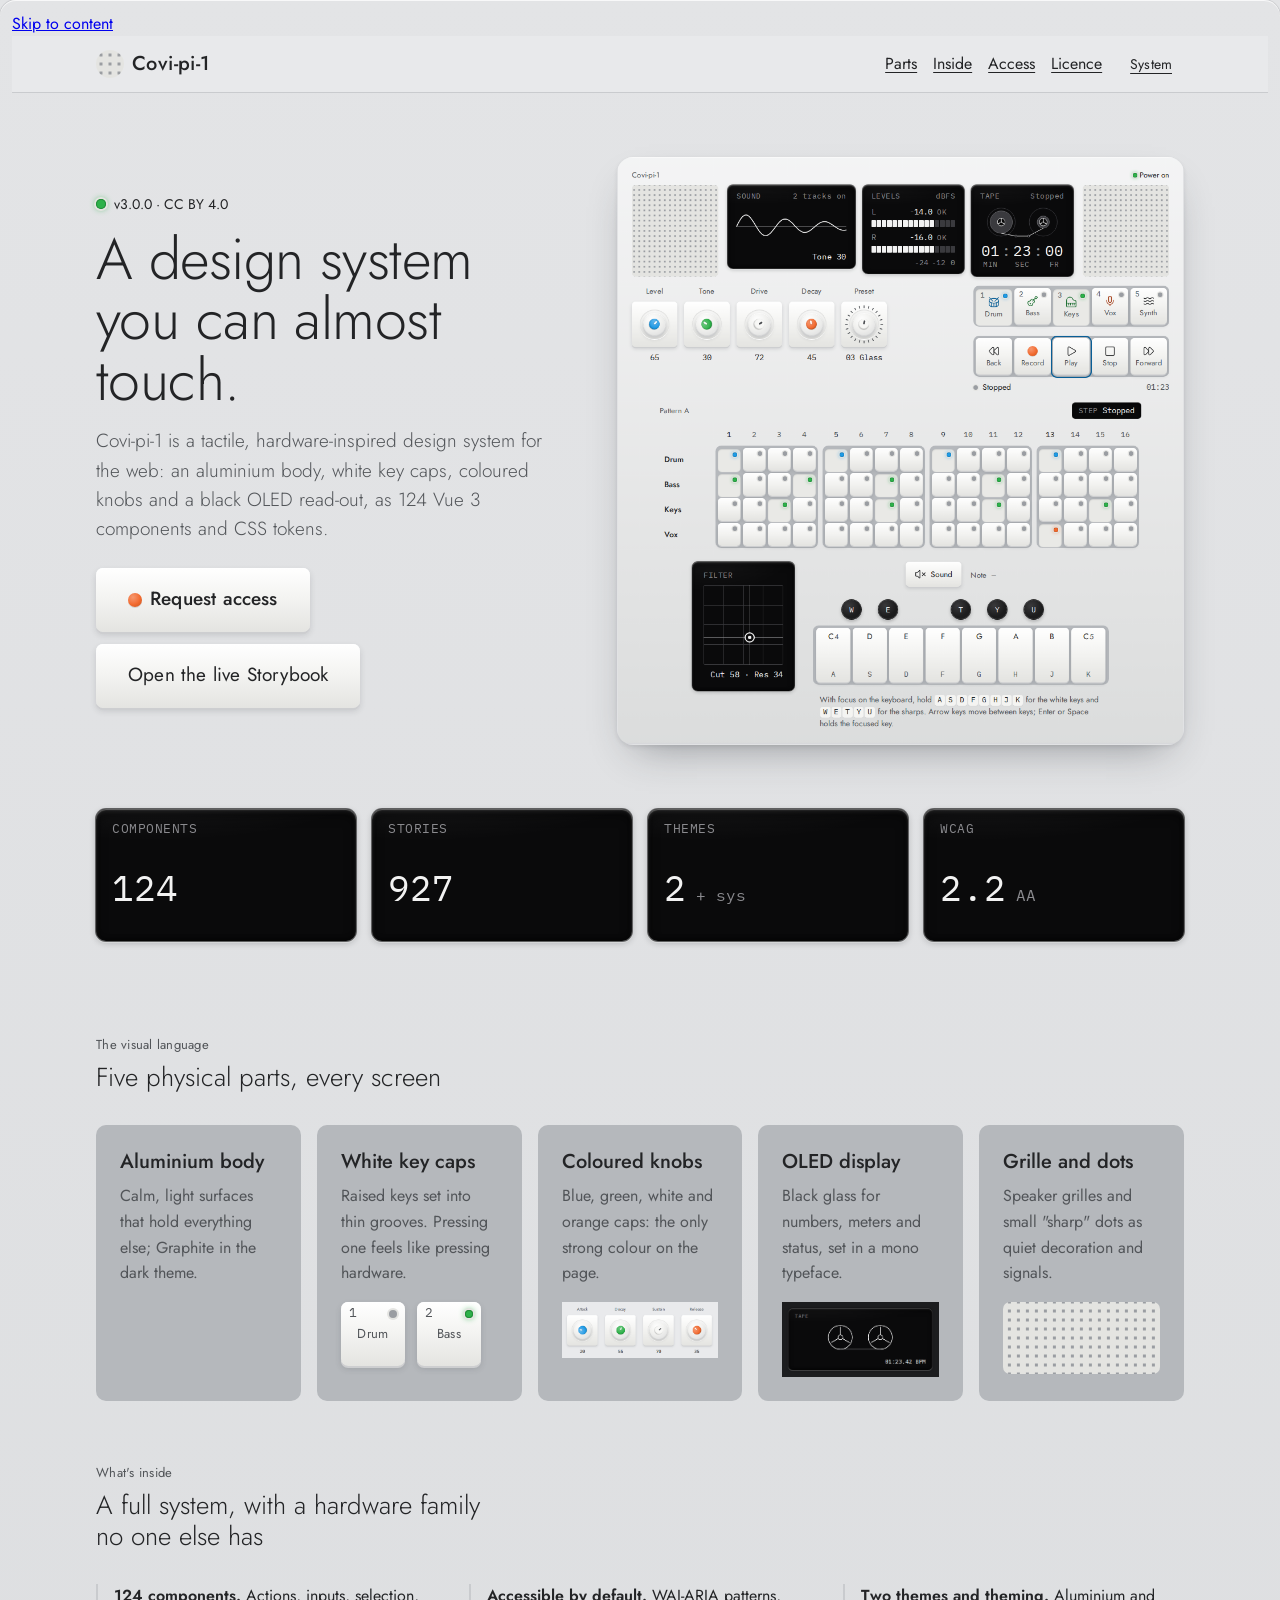
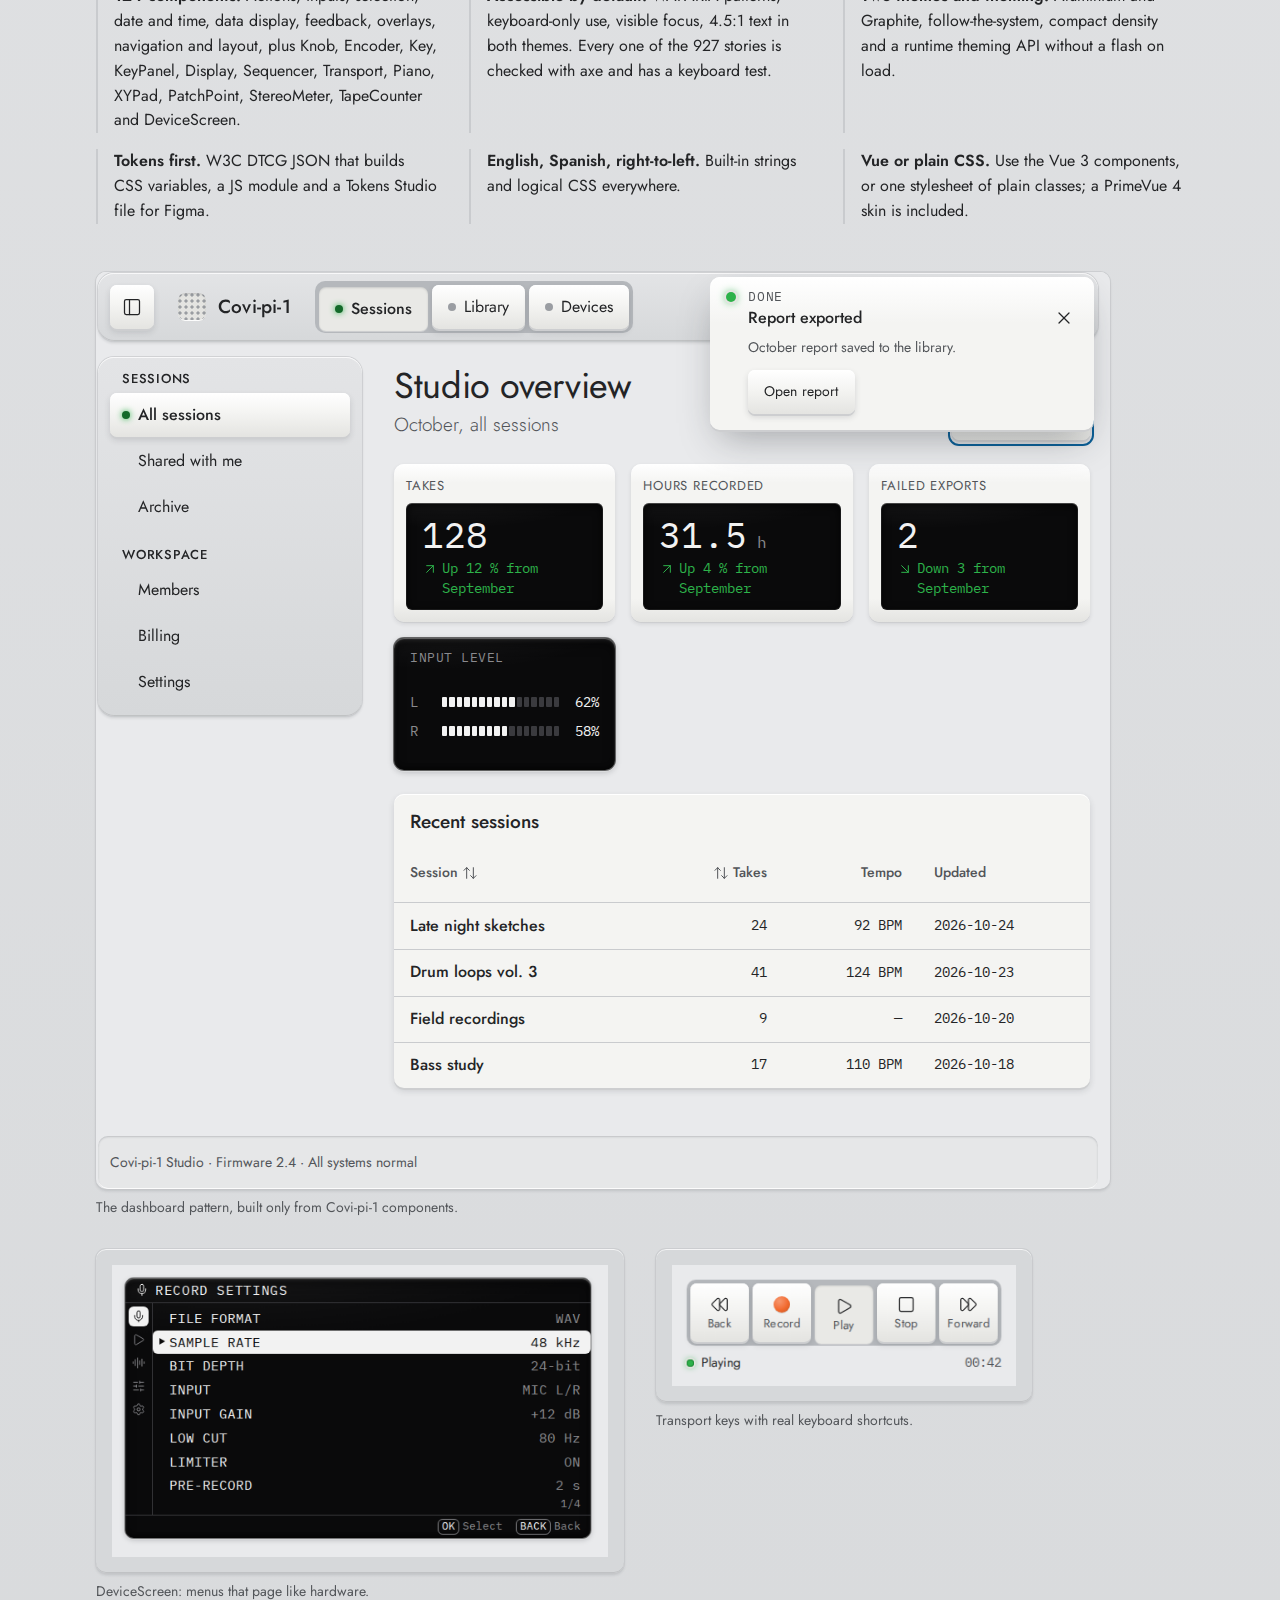
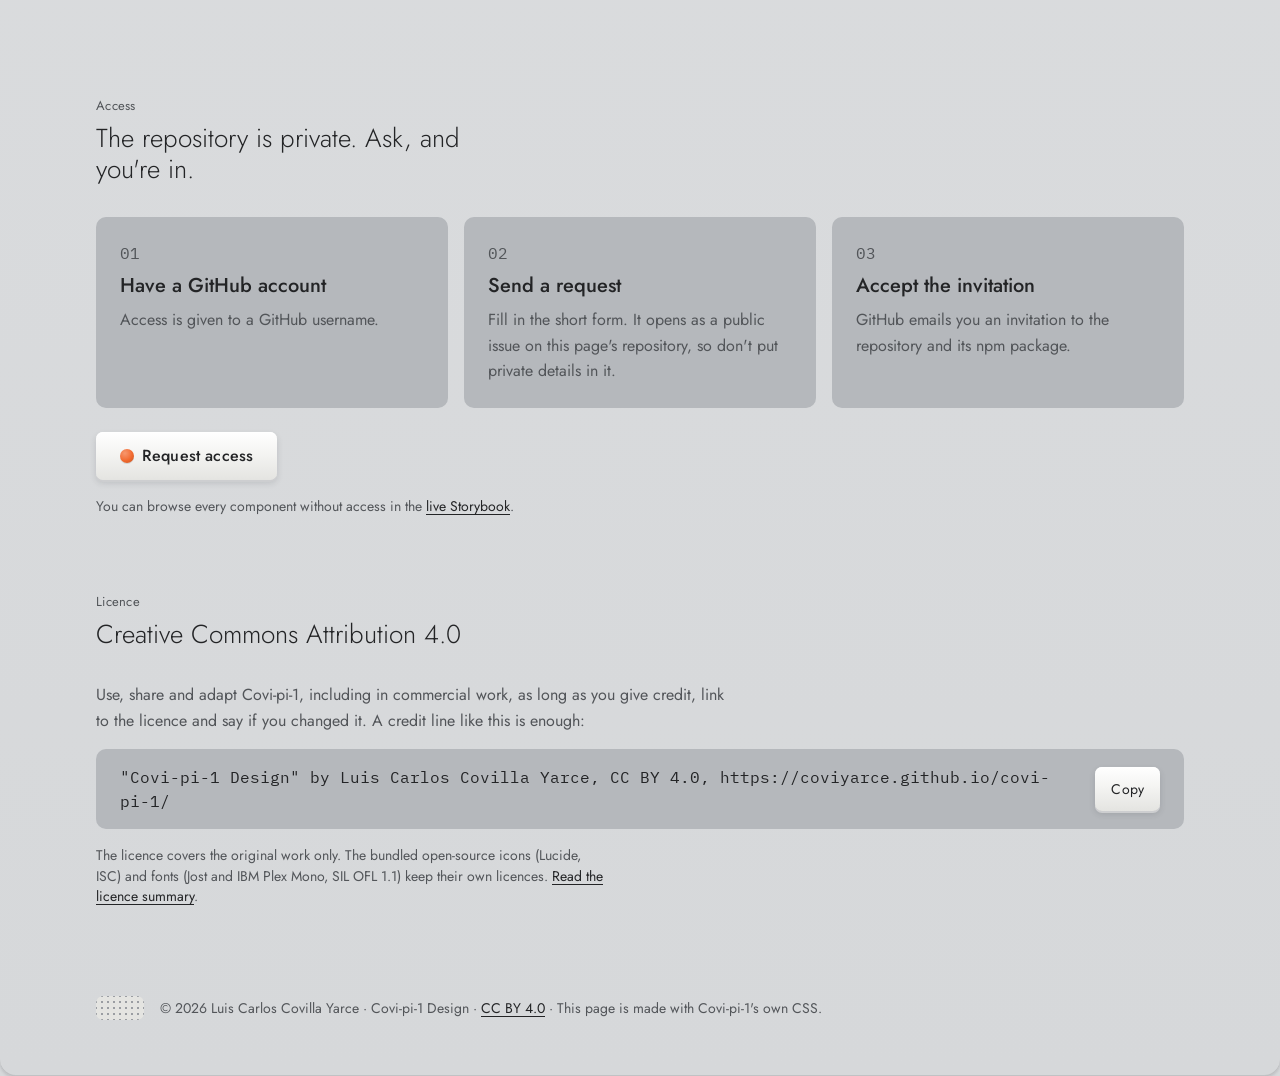
==== index.html @ cb0f7764 "Covi-pi-1 Design project page: request access, CC BY 4.0 Co-Authored-By: Claude Opus 5.5 <noreply@an" ====
<!doctype html>
<html lang="en" data-theme="system">
<head>
  <meta charset="utf-8">
  <meta name="viewport" content="width=device-width, initial-scale=1">
  <title>Covi-pi-1 Design</title>
  <meta name="description" content="Covi-pi-1 Design: a tactile, hardware-inspired design system for the web. 124 Vue 3 components and CSS tokens, WCAG 2.2 AA, licensed CC BY 4.0. Request access to the repository.">
  <meta property="og:title" content="Covi-pi-1 Design">
  <meta property="og:description" content="A tactile, hardware-inspired design system for the web: aluminium, key caps, knobs and an OLED read-out.">
  <meta property="og:image" content="https://coviyarce.github.io/covi-pi-1/img/device-light.png">
  <meta name="color-scheme" content="light dark">
  <link rel="icon" href="img/favicon.svg" type="image/svg+xml">
  <!-- The page is built from Covi-pi-1's own stylesheets (dist/ of v3.0.0): tokens, base, fonts and a few components. -->
  <link rel="stylesheet" href="css/tokens.css">
  <link rel="stylesheet" href="css/fonts.css">
  <link rel="stylesheet" href="css/base.css">
  <link rel="stylesheet" href="css/button.css">
  <link rel="stylesheet" href="css/key.css">
  <link rel="stylesheet" href="css/display.css">
  <link rel="stylesheet" href="css/status-light.css">
  <link rel="stylesheet" href="css/grille.css">
  <link rel="stylesheet" href="css/kbd.css">
  <link rel="stylesheet" href="css/site.css">
  <script>
    // Theme before first paint: saved choice, else follow the system.
    try { const t = localStorage.getItem('cp-theme'); if (t) document.documentElement.dataset.theme = t } catch (e) {}
  </script>
</head>
<body class="cp-body">
  <a class="cp-skip-link" href="#main">Skip to content</a>

  <header class="site-head">
    <div class="wrap site-head__row">
      <a class="brand" href="./" aria-label="Covi-pi-1 Design, home">
        <span class="cp-grille cp-grille-block cp-grille-block--sm cp-grille-block--round" aria-hidden="true"></span>
        <span class="brand__name">Covi-pi-1</span>
      </a>
      <nav aria-label="Page" class="site-nav">
        <a class="cp-link" href="#parts">Parts</a>
        <a class="cp-link" href="#inside">Inside</a>
        <a class="cp-link" href="#access">Access</a>
        <a class="cp-link" href="#licence">Licence</a>
      </nav>
      <button type="button" class="cp-button cp-button--tertiary cp-button--sm" id="theme" aria-label="Theme: follow the system">
        <span class="cp-button__label" id="theme-label">System</span>
      </button>
    </div>
  </header>

  <main id="main">
    <section class="hero wrap" aria-labelledby="h-hero">
      <div class="hero__text">
        <span class="cp-status-light cp-status-light--on"><span class="cp-led cp-status-light__led cp-led--green cp-led--on" aria-hidden="true"></span><span class="cp-status-light__text">v3.0.0 · CC BY 4.0</span></span>
        <h1 id="h-hero" class="cp-h1">A design system you can almost touch.</h1>
        <p class="cp-lead">Covi-pi-1 is a tactile, hardware-inspired design system for the web: an aluminium body, white key caps, coloured knobs and a black OLED read-out, as 124 Vue&nbsp;3 components and CSS tokens.</p>
        <div class="hero__actions">
          <a class="cp-button cp-button--primary cp-button--lg" href="https://github.com/coviyarce/covi-pi-1/issues/new?template=request-access.yml">
            <span class="cp-button__disc" aria-hidden="true"></span><span class="cp-button__label">Request access</span>
          </a>
          <a class="cp-button cp-button--lg" href="https://op1.covilabs.com">
            <span class="cp-button__label">Open the live Storybook</span>
          </a>
        </div>
      </div>
      <figure class="hero__device">
        <img class="only-light" src="img/device-light.png" width="996" height="1033" alt="The Covi-pi-1 device pattern in the light theme: speaker grilles, three OLED displays, four coloured knobs and a preset dial, track and transport keys, a 16-step sequencer, an XY filter pad and a piano keyboard.">
        <img class="only-dark" src="img/device-dark.png" width="992" height="1030" alt="The same device pattern in the dark Graphite theme." loading="lazy">
      </figure>
    </section>

    <section class="wrap readouts" aria-label="At a glance">
      <figure class="cp-display cp-display--text">
        <div class="cp-display__screen"><div class="cp-display__head"><span class="cp-display__title">Components</span></div>
        <div class="cp-display__body"><p class="cp-display__value">124</p></div></div>
      </figure>
      <figure class="cp-display cp-display--text">
        <div class="cp-display__screen"><div class="cp-display__head"><span class="cp-display__title">Stories</span></div>
        <div class="cp-display__body"><p class="cp-display__value">927</p></div></div>
      </figure>
      <figure class="cp-display cp-display--text">
        <div class="cp-display__screen"><div class="cp-display__head"><span class="cp-display__title">Themes</span></div>
        <div class="cp-display__body"><p class="cp-display__value">2<span class="cp-display__unit">&nbsp;+ sys</span></p></div></div>
      </figure>
      <figure class="cp-display cp-display--text">
        <div class="cp-display__screen"><div class="cp-display__head"><span class="cp-display__title">WCAG</span></div>
        <div class="cp-display__body"><p class="cp-display__value">2.2<span class="cp-display__unit">&nbsp;AA</span></p></div></div>
      </figure>
    </section>

    <section id="parts" class="wrap section" aria-labelledby="h-parts">
      <p class="cp-label">The visual language</p>
      <h2 id="h-parts" class="cp-h2">Five physical parts, every screen</h2>
      <div class="parts">
        <article class="cp-panel part">
          <h3 class="cp-h3">Aluminium body</h3>
          <p class="cp-text">Calm, light surfaces that hold everything else; Graphite in the dark theme.</p>
        </article>
        <article class="cp-panel part">
          <h3 class="cp-h3">White key caps</h3>
          <p class="cp-text">Raised keys set into thin grooves. Pressing one feels like pressing hardware.</p>
          <div class="part__demo">
            <button type="button" class="cp-key" aria-pressed="false" data-toggle><span class="cp-key__number" aria-hidden="true">1</span><span class="cp-led cp-key__led" aria-hidden="true"></span><span class="cp-key__label">Drum</span></button>
            <button type="button" class="cp-key" aria-pressed="true" data-toggle><span class="cp-key__number" aria-hidden="true">2</span><span class="cp-led cp-key__led cp-led--green cp-led--on" aria-hidden="true"></span><span class="cp-key__label">Bass</span></button>
          </div>
        </article>
        <article class="cp-panel part">
          <h3 class="cp-h3">Coloured knobs</h3>
          <p class="cp-text">Blue, green, white and orange caps: the only strong colour on the page.</p>
          <img src="img/knobs.png" width="491" height="176" alt="Four knobs labelled Attack, Decay, Sustain and Release with blue, green, white and orange caps." loading="lazy">
        </article>
        <article class="cp-panel part">
          <h3 class="cp-h3">OLED display</h3>
          <p class="cp-text">Black glass for numbers, meters and status, set in a mono typeface.</p>
          <img src="img/display-tape.png" width="393" height="189" alt="An OLED display with two tape reels and a time counter." loading="lazy">
        </article>
        <article class="cp-panel part">
          <h3 class="cp-h3">Grille and dots</h3>
          <p class="cp-text">Speaker grilles and small "sharp" dots as quiet decoration and signals.</p>
          <div class="part__demo"><span class="cp-grille cp-grille-block cp-grille-block--md" aria-hidden="true"></span></div>
        </article>
      </div>
    </section>

    <section id="inside" class="wrap section" aria-labelledby="h-inside">
      <p class="cp-label">What's inside</p>
      <h2 id="h-inside" class="cp-h2">A full system, with a hardware family no one else has</h2>
      <ul class="features">
        <li><strong>124 components.</strong> Actions, inputs, selection, date and time, data display, feedback, overlays, navigation and layout, plus Knob, Encoder, Key, KeyPanel, Display, Sequencer, Transport, Piano, XYPad, PatchPoint, StereoMeter, TapeCounter and DeviceScreen.</li>
        <li><strong>Accessible by default.</strong> WAI-ARIA patterns, keyboard-only use, visible focus, 4.5:1 text in both themes. Every one of the 927 stories is checked with axe and has a keyboard test.</li>
        <li><strong>Two themes and theming.</strong> Aluminium and Graphite, follow-the-system, compact density and a runtime theming API without a flash on load.</li>
        <li><strong>Tokens first.</strong> W3C DTCG JSON that builds CSS variables, a JS module and a Tokens Studio file for Figma.</li>
        <li><strong>English, Spanish, right-to-left.</strong> Built-in strings and logical CSS everywhere.</li>
        <li><strong>Vue or plain CSS.</strong> Use the Vue 3 components, or one stylesheet of plain classes; a PrimeVue 4 skin is included.</li>
      </ul>
      <figure class="shot">
        <img class="only-light" src="img/dashboard-light.png" width="1014" height="917" alt="A studio dashboard built with Covi-pi-1: side navigation, OLED stat tiles, an input level meter and a recent sessions table." loading="lazy">
        <img class="only-dark" src="img/dashboard-dark.png" width="1005" height="917" alt="The same dashboard in the dark Graphite theme." loading="lazy">
        <figcaption class="cp-caption">The dashboard pattern, built only from Covi-pi-1 components.</figcaption>
      </figure>
      <div class="pair">
        <figure class="shot"><img src="img/screen-menu.png" width="597" height="352" alt="A device screen titled Record settings with OK and BACK key hints." loading="lazy"><figcaption class="cp-caption">DeviceScreen: menus that page like hardware.</figcaption></figure>
        <figure class="shot"><img src="img/transport.png" width="376" height="132" alt="Transport keys: back, record, play, stop and forward." loading="lazy"><figcaption class="cp-caption">Transport keys with real keyboard shortcuts.</figcaption></figure>
      </div>
    </section>

    <section id="access" class="wrap section" aria-labelledby="h-access">
      <p class="cp-label">Access</p>
      <h2 id="h-access" class="cp-h2">The repository is private. Ask, and you're in.</h2>
      <ol class="steps">
        <li class="cp-panel"><span class="cp-mono step__n">01</span><h3 class="cp-h3">Have a GitHub account</h3><p class="cp-text">Access is given to a GitHub username.</p></li>
        <li class="cp-panel"><span class="cp-mono step__n">02</span><h3 class="cp-h3">Send a request</h3><p class="cp-text">Fill in the short form. It opens as a public issue on this page's repository, so don't put private details in it.</p></li>
        <li class="cp-panel"><span class="cp-mono step__n">03</span><h3 class="cp-h3">Accept the invitation</h3><p class="cp-text">GitHub emails you an invitation to the repository and its npm package.</p></li>
      </ol>
      <p><a class="cp-button cp-button--primary" href="https://github.com/coviyarce/covi-pi-1/issues/new?template=request-access.yml"><span class="cp-button__disc" aria-hidden="true"></span><span class="cp-button__label">Request access</span></a></p>
      <p class="cp-caption">You can browse every component without access in the <a class="cp-link" href="https://op1.covilabs.com">live Storybook</a>.</p>
    </section>

    <section id="licence" class="wrap section" aria-labelledby="h-licence">
      <p class="cp-label">Licence</p>
      <h2 id="h-licence" class="cp-h2">Creative Commons Attribution 4.0</h2>
      <p class="cp-text measure">Use, share and adapt Covi-pi-1, including in commercial work, as long as you give credit, link to the licence and say if you changed it. A credit line like this is enough:</p>
      <div class="credit cp-panel">
        <code class="cp-mono" id="credit">"Covi-pi-1 Design" by Luis Carlos Covilla Yarce, CC BY 4.0, https://coviyarce.github.io/covi-pi-1/</code>
        <button type="button" class="cp-button cp-button--sm" id="copy"><span class="cp-button__label">Copy</span></button>
      </div>
      <p class="cp-caption measure">The licence covers the original work only. The bundled open-source icons (Lucide, ISC) and fonts (Jost and IBM Plex Mono, SIL OFL 1.1) keep their own licences. <a class="cp-link" href="https://creativecommons.org/licenses/by/4.0/">Read the licence summary</a>.</p>
      <p class="sr-status" role="status" aria-live="polite" id="status"></p>
    </section>
  </main>

  <footer class="wrap site-foot">
    <span class="cp-grille cp-grille-block cp-grille-block--sm cp-grille-block--fine" aria-hidden="true"></span>
    <p class="cp-caption">© 2026 Luis Carlos Covilla Yarce · Covi-pi-1 Design · <a class="cp-link" href="https://creativecommons.org/licenses/by/4.0/">CC BY 4.0</a> · This page is made with Covi-pi-1's own CSS.</p>
  </footer>

  <script>
    // Theme switch: System → Light → Dark.
    const order = ['system', 'light', 'dark']
    const names = { system: 'System', light: 'Light', dark: 'Dark' }
    const btn = document.getElementById('theme'), label = document.getElementById('theme-label')
    const show = (t) => { label.textContent = names[t]; btn.setAttribute('aria-label', 'Theme: ' + (t === 'system' ? 'follow the system' : names[t].toLowerCase()) + '. Change theme') }
    show(document.documentElement.dataset.theme || 'system')
    btn.addEventListener('click', () => {
      const cur = document.documentElement.dataset.theme || 'system'
      const next = order[(order.indexOf(cur) + 1) % order.length]
      document.documentElement.dataset.theme = next
      try { localStorage.setItem('cp-theme', next) } catch (e) {}
      show(next)
    })
    // Toggle keys in the parts demo.
    document.querySelectorAll('[data-toggle]').forEach((k) => k.addEventListener('click', () => {
      const on = k.getAttribute('aria-pressed') !== 'true'
      k.setAttribute('aria-pressed', String(on))
      k.querySelector('.cp-key__led').classList.toggle('cp-led--on', on)
      k.querySelector('.cp-key__led').classList.toggle('cp-led--green', on)
    }))
    // Copy the credit line.
    document.getElementById('copy').addEventListener('click', async () => {
      const s = document.getElementById('status')
      try { await navigator.clipboard.writeText(document.getElementById('credit').textContent); s.textContent = 'Credit line copied.' }
      catch (e) { s.textContent = 'Copy failed: select the line and copy it by hand.' }
    })
  </script>
</body>
</html>
---- css/tokens.css ----
/* Covi-pi-1 Design: tokens.
   GENERATED by scripts/build-tokens.mjs from the DTCG files in tokens/. Do not edit by hand:
   change tokens/*.json and run npm run tokens (CI fails when this file is out of date).

   A tactile, hardware-inspired system: an aluminium body, white key caps separated by thin
   grooves, round knobs with coloured caps, black "sharp" dots and a black OLED display.
   Colour is rare and functional: the four knob colours, the record orange and small glyphs.
   Light theme "Aluminium" on :root (or [data-theme="light"] on any element), dark theme
   "Graphite" on .p-dark or [data-theme="dark"], and [data-theme="system"] follows the OS.
   Density "comfortable" by default, "compact" on [data-density="compact"]. */

:root {
  color-scheme: light;

  /* ---- body (the device chassis) ---- */
  --cp-body: #D6D8DA;
  --cp-body-hi: #E3E4E6;
  --cp-body-lo: #C6C8CB;
  --cp-body-edge: #B9BCC0;
  --cp-page: #E9EAEC;   /* the table the device sits on */

  /* ---- keys ---- */
  --cp-groove: #B5B8BC;   /* the gap between keys */
  --cp-key: #F4F4F2;
  --cp-key-hi: #FFFFFF;
  --cp-key-lo: #E4E4E1;
  --cp-key-pressed: #E9E9E6;
  --cp-key-side: #CDCED0;   /* the visible lower lip of a key */

  /* ---- wells (recessed fields: inputs, tracks) ---- */
  --cp-well: #E6E7E8;
  --cp-well-line: #C9CBCE;

  /* ---- ink ---- */
  --cp-ink: #232426;
  --cp-ink-muted: #525559;   /* 6.8:1 on --cp-key, 5.2:1 on --cp-body */
  --cp-ink-faint: #9A9DA2;   /* decorative only, never text that carries meaning */
  --cp-dot: #1C1C1D;   /* the black "sharp" keys */

  /* ---- OLED display ---- */
  --cp-oled: #0A0A0B;
  --cp-oled-bezel: #1A1A1C;
  --cp-oled-ink: #F2F2F2;
  --cp-oled-dim: #8A8A8E;
  --cp-oled-line: #3A3A3E;

  /* ---- signal colours (knob caps and glyphs) ---- */
  --cp-blue: #1E9BE6;
  --cp-green: #2DB24A;
  --cp-white: #F7F7F5;
  --cp-orange: #F26A2E;   /* Record: the brand signal. CpConfigProvider can swap it. */
  --cp-red: #E8453C;

  /* ---- p2 hardware: signal graphics. The signal colours tuned to reach 3:1 or more against --cp-key, --cp-page, --cp-body and --cp-key-lo. Use them for meaningful graphics (LED rings, state rings, strokes, chart lines, status shapes). The knob caps keep the plain signal colours. ---- */
  --cp-blue-graphic: #187EBA;   /* contrast 4.03 key, 3.69 page / graphite 3.57 key, 5.53 page */
  --cp-green-graphic: #238939;   /* contrast 4.05 key, 3.70 page / graphite 3.93 key, 6.09 page */
  --cp-orange-graphic: #C45625;   /* contrast 4.05 key, 3.71 page / graphite 3.56 key, 5.52 page */
  --cp-red-graphic: #D84038;   /* contrast 4.05 key, 3.70 page / graphite 3.11 key, 4.83 page */
  --cp-white-graphic: #777776;   /* contrast 4.07 key, 3.72 page / graphite 10.14 key, 15.73 page */
  --cp-dot-graphic: #1C1C1D;   /* contrast 15.46 key, 14.15 page / graphite 3.11 key, 4.82 page: a light rim, so the black dot reads on graphite */

  /* ---- text-safe signal colours: 4.5:1 or more on key, well, page and body in each theme ---- */
  --cp-blue-text: #095E96;
  --cp-green-text: #146A2A;
  --cp-orange-text: #A23B15;
  --cp-red-text: #A2241D;

  /* ---- focus ---- */
  --cp-focus: #095E96;
  --cp-focus-width: 2px;
  --cp-focus-offset: 2px;
  --cp-focus-lip: 2px;   /* the lip drawn below a raised key cap (the 0 2px lines of --cp-key-shadow); the focus ring reaches this far further down so it sits evenly around the cap and its lip */
  --cp-focus-lip-pressed: 1px;   /* the lip left under a pressed key (--cp-key-shadow-pressed) */

  /* ---- shadows ---- */
  --cp-key-shadow:
    inset 0 1px 0 var(--cp-key-hi),
    0 1px 0 var(--cp-key-side),
    0 2px 0 var(--cp-key-side),
    0 3px 6px rgba(52, 56, 62, 0.16);
  --cp-key-shadow-hover:
    inset 0 1px 0 var(--cp-key-hi),
    0 1px 0 var(--cp-key-side),
    0 2px 0 var(--cp-key-side),
    0 6px 14px rgba(52, 56, 62, 0.2);
  --cp-key-shadow-pressed:
    inset 0 1px 2px rgba(52, 56, 62, 0.18),
    0 1px 0 var(--cp-key-side);
  --cp-well-shadow:
    inset 0 1px 2px rgba(52, 56, 62, 0.22),
    inset 0 -1px 0 var(--cp-key-hi);
  --cp-body-shadow:
    inset 0 1px 0 var(--cp-body-hi),
    inset 0 -1px 0 var(--cp-body-edge),
    0 18px 40px -18px rgba(40, 44, 50, 0.45),
    0 2px 4px rgba(40, 44, 50, 0.1);
  --cp-knob-shadow:
    0 2px 0 var(--cp-key-side),
    0 4px 8px rgba(40, 44, 50, 0.25),
    inset 0 1px 0 var(--cp-key-hi);
  --cp-oled-shadow:
    inset 0 1px 0 rgba(255, 255, 255, 0.18),
    inset 0 0 0 1px rgba(255, 255, 255, 0.08),
    inset 0 2px 10px rgba(0, 0, 0, 0.85);

  /* ---- type ---- */
  --cp-font: "Jost", "Futura", "Century Gothic", ui-sans-serif, system-ui, sans-serif;
  --cp-font-mono: "IBM Plex Mono", ui-monospace, "SFMono-Regular", "Menlo", monospace;
  --cp-text-label: 13px;   /* printed key labels */
  --cp-text-caption: 14px;
  --cp-text-body: 16px;
  --cp-text-lead: 19px;
  --cp-text-h3: 20px;
  --cp-text-h2: 26px;
  --cp-text-h1: 36px;
  --cp-text-display: 52px;
  --cp-weight-thin: 300;
  --cp-weight-regular: 400;
  --cp-weight-medium: 500;
  --cp-weight-strong: 600;

  /* ---- geometry ---- */
  --cp-unit: 64px;   /* one key */
  --cp-gap: 4px;   /* groove width */
  --cp-radius-key: 7px;
  --cp-radius-panel: 10px;
  --cp-radius-body: 16px;
  --cp-radius-oled: 6px;
  --cp-space-1: 4px;
  --cp-space-2: 8px;
  --cp-space-3: 12px;
  --cp-space-4: 16px;
  --cp-space-6: 24px;
  --cp-space-8: 32px;
  --cp-space-12: 48px;
  --cp-space-16: 64px;
  --cp-space-24: 96px;
  --cp-target: 44px;   /* the pointer-target floor for secondary controls; never below 24 px (2.5.8) */
  --cp-control: 48px;   /* the height of a primary control; compact never goes below 32 px */
  --cp-container: 1200px;

  /* ---- motion ---- */
  --cp-press: 80ms;
  --cp-state: 140ms;
  --cp-ease: cubic-bezier(0.2, 0, 0, 1);

  /* ---- decorative canvas (RGB triplets so a canvas can add alpha) ---- */
  --cp-canvas-line-rgb: 120, 124, 130;
  --cp-canvas-text: #525559;
  --cp-canvas-plate-rgb: 233, 234, 236;

  /* ---- overlays ---- */
  --cp-scrim: color-mix(in srgb, var(--cp-page) 78%, transparent);   /* modal backdrop */
  --cp-overlay-shadow:
    inset 0 1px 0 var(--cp-key-hi),
    0 2px 0 var(--cp-key-side),
    0 16px 36px -10px rgba(40, 44, 50, 0.38);
  --cp-overlay-sm: 400px;
  --cp-overlay-md: 560px;
  --cp-overlay-lg: 760px;
  --cp-drawer-width: 400px;
  --cp-z-overlay: 1000;
  --cp-z-toast: 1100;

  /* ---- density ---- */
  --cp-control-pad: 24px;   /* inline padding inside a key-cap control (button, select, field) */

  /* ---- icons (CpIcon and every Lucide icon in the system): the three sizes and the screen stroke ---- */
  --cp-icon-sm: 16px;   /* inside small text, tags and dense rows */
  --cp-icon-md: 20px;   /* inside keys and buttons */
  --cp-icon-lg: 24px;   /* on its own: the size the icons are drawn at (24 px grid) */
  --cp-icon-stroke: 1.5;   /* stroke width on screens, in the 24 px drawing grid (Lucide draws at 2) */

  /* ---- OLED glass (option H, refined 2026-10-26): the bevel is the chamfered edge of the glass itself, with no frame around it, plus the soft glare on the glass. ---- */
  --cp-oled-glare: radial-gradient(140% 70% at 22% -18%, rgba(255, 255, 255, 0.09), rgba(255, 255, 255, 0.02) 42%, transparent 60%);
  --cp-oled-bevel: inset 0 1px 1px rgba(255, 255, 255, 0.32), inset 0 4px 5px -2px rgba(255, 255, 255, 0.12), inset 3px 0 4px -2px rgba(255, 255, 255, 0.06), inset -3px 0 4px -2px rgba(255, 255, 255, 0.04), inset 0 -2px 4px rgba(0, 0, 0, 0.55), inset 0 6px 12px rgba(0, 0, 0, 0.45);   /* The chamfered edge of the screen glass: soft light along the top and sides, shade at the bottom, depth inside. */
  --cp-oled-bevel-shadow: 0 0 0 1px rgba(0, 0, 0, 0.55), 0 1px 0 1px rgba(255, 255, 255, 0.30), 0 2px 6px rgba(20, 22, 26, 0.25);

  /* ---- p2 inputs: colour picker and signature pad ---- */
  --cp-picker-white: #FFFFFF;   /* pure white: an end of the colour area and a contrast plate */
  --cp-picker-black: #000000;   /* pure black: an end of the colour area and a contrast plate */
  --cp-font-signature: "Segoe Script", "Bradley Hand", "Brush Script MT", "Snell Roundhand", cursive;   /* hand-written face of the signature pad */
  --cp-signature-export-ink: #232426;   /* exported signatures are dark ink on transparent in both themes */

  /* ---- shell (feedback, navigation and app layout, phase 2) ---- */
  --cp-z-sticky: 900;   /* Affix, AppShell header */
  --cp-z-float: 950;   /* FloatButton, SpeedDial, BackTop, BottomNavigation */
  --cp-z-tour: 1050;   /* Tour mask and step panel, above overlays, under toasts */
  --cp-sider-width: 264px;
  --cp-float-size: 56px;
  --cp-notification-width: 384px;
  --cp-watermark-alpha: 0.12;   /* decorative only: low contrast by design */

  /* ---- Surface rule (2026-10-28): key = small and medium (keys, buttons, cards), satin = big elements (panels, chassis, section surfaces), satin edge (hero) = the one featured surface of a page. Every expression reads the theme own tokens, so Aluminium and Graphite share them. Each token is repeated in the graphite mode so the var() references resolve against the dark theme tokens. ---- */
  --cp-card-key: linear-gradient(180deg, var(--cp-key-hi) 0%, var(--cp-key) 12%, var(--cp-key) 85%, var(--cp-key-lo) 100%);   /* Softer key surface for small and medium cards (CpCard surface=key). */
  --cp-card-key-shadow: inset 0 1px 0 rgba(255, 255, 255, 0.7), 0 1px 0 var(--cp-key-side), 0 2px 4px rgba(40, 44, 50, 0.12);   /* Shadow for --cp-card-key. */
  --cp-surface-satin: linear-gradient(180deg, var(--cp-body-hi) 0%, color-mix(in srgb, var(--cp-body-hi) 55%, var(--cp-body)) 45%, var(--cp-body) 100%);   /* Satin: the surface of big elements (large panels, chassis, big section surfaces). Body text on it uses --cp-ink. */
  --cp-surface-satin-shadow: inset 0 1px 0 rgba(255, 255, 255, 0.75), inset 0 -1px 0 rgba(0, 0, 0, 0.10), 0 0 0 1px color-mix(in srgb, var(--cp-body-lo) 70%, transparent), 0 2px 3px rgba(30, 34, 40, 0.14);   /* Shadow for --cp-surface-satin. */
  --cp-surface-hero: linear-gradient(180deg, color-mix(in srgb, var(--cp-key-hi) 60%, var(--cp-body-hi)) 0%, color-mix(in srgb, var(--cp-key) 45%, var(--cp-body-hi)) 40%, color-mix(in srgb, var(--cp-key-lo) 40%, var(--cp-body)) 100%);   /* Satin edge: the one featured (hero) surface of a page. */
  --cp-surface-hero-shadow: inset 0 1px 0 rgba(255, 255, 255, 0.7), 0 1px 0 var(--cp-key-side), 0 2px 4px rgba(40, 44, 50, 0.12);   /* Shadow for --cp-surface-hero. */
}

.p-dark,
[data-theme="dark"] {
  color-scheme: dark;
  --cp-body: #2C2E31;
  --cp-body-hi: #383A3E;
  --cp-body-lo: #232427;
  --cp-body-edge: #18191B;
  --cp-page: #1C1D1F;
  --cp-groove: #18191B;
  --cp-key: #3B3D41;
  --cp-key-hi: #4B4D52;
  --cp-key-lo: #333539;
  --cp-key-pressed: #35373B;
  --cp-key-side: #222326;
  --cp-well: #232427;
  --cp-well-line: #18191B;
  --cp-ink: #EEEEEC;
  --cp-ink-muted: #ABAEB3;
  --cp-ink-faint: #6E7176;
  --cp-dot: #0E0E0F;
  --cp-blue-graphic: #1E9BE6;
  --cp-green-graphic: #2DB24A;
  --cp-orange-graphic: #F26A2E;
  --cp-red-graphic: #EA5850;
  --cp-white-graphic: #F7F7F5;
  --cp-dot-graphic: #898989;
  --cp-blue-text: #6BC0F5;
  --cp-green-text: #66D184;
  --cp-orange-text: #FF9466;
  --cp-red-text: #FF8A82;
  --cp-focus: #6BC0F5;
  --cp-key-shadow:
    inset 0 1px 0 var(--cp-key-hi),
    0 1px 0 var(--cp-key-side),
    0 2px 0 var(--cp-key-side),
    0 3px 6px rgba(0, 0, 0, 0.45);
  --cp-key-shadow-hover:
    inset 0 1px 0 var(--cp-key-hi),
    0 1px 0 var(--cp-key-side),
    0 2px 0 var(--cp-key-side),
    0 6px 14px rgba(0, 0, 0, 0.55);
  --cp-key-shadow-pressed:
    inset 0 1px 3px rgba(0, 0, 0, 0.5),
    0 1px 0 var(--cp-key-side);
  --cp-well-shadow:
    inset 0 1px 3px rgba(0, 0, 0, 0.55),
    inset 0 -1px 0 var(--cp-body-hi);
  --cp-body-shadow:
    inset 0 1px 0 var(--cp-body-hi),
    inset 0 -1px 0 var(--cp-body-edge),
    0 18px 40px -18px rgba(0, 0, 0, 0.8),
    0 2px 4px rgba(0, 0, 0, 0.4);
  --cp-knob-shadow:
    0 2px 0 var(--cp-key-side),
    0 4px 8px rgba(0, 0, 0, 0.55),
    inset 0 1px 0 #5A5C61;
  --cp-canvas-line-rgb: 150, 154, 160;
  --cp-canvas-text: #ABAEB3;
  --cp-canvas-plate-rgb: 28, 29, 31;
  --cp-scrim: color-mix(in srgb, var(--cp-page) 78%, transparent);
  --cp-overlay-shadow:
    inset 0 1px 0 var(--cp-key-hi),
    0 2px 0 var(--cp-key-side),
    0 16px 36px -10px rgba(0, 0, 0, 0.75);
  --cp-watermark-alpha: 0.16;
  --cp-card-key: linear-gradient(180deg, var(--cp-key-hi) 0%, var(--cp-key) 12%, var(--cp-key) 85%, var(--cp-key-lo) 100%);
  --cp-card-key-shadow: inset 0 1px 0 rgba(255, 255, 255, 0.7), 0 1px 0 var(--cp-key-side), 0 2px 4px rgba(40, 44, 50, 0.12);
  --cp-surface-satin: linear-gradient(180deg, var(--cp-body-hi) 0%, color-mix(in srgb, var(--cp-body-hi) 55%, var(--cp-body)) 45%, var(--cp-body) 100%);
  --cp-surface-satin-shadow: inset 0 1px 0 rgba(255, 255, 255, 0.75), inset 0 -1px 0 rgba(0, 0, 0, 0.10), 0 0 0 1px color-mix(in srgb, var(--cp-body-lo) 70%, transparent), 0 2px 3px rgba(30, 34, 40, 0.14);
  --cp-surface-hero: linear-gradient(180deg, color-mix(in srgb, var(--cp-key-hi) 60%, var(--cp-body-hi)) 0%, color-mix(in srgb, var(--cp-key) 45%, var(--cp-body-hi)) 40%, color-mix(in srgb, var(--cp-key-lo) 40%, var(--cp-body)) 100%);
  --cp-surface-hero-shadow: inset 0 1px 0 rgba(255, 255, 255, 0.7), 0 1px 0 var(--cp-key-side), 0 2px 4px rgba(40, 44, 50, 0.12);
}

/* A light island inside a dark page, and the light half of "system". */
[data-theme="light"],
[data-theme="system"] {
  color-scheme: light;
  --cp-body: #D6D8DA;
  --cp-body-hi: #E3E4E6;
  --cp-body-lo: #C6C8CB;
  --cp-body-edge: #B9BCC0;
  --cp-page: #E9EAEC;
  --cp-groove: #B5B8BC;
  --cp-key: #F4F4F2;
  --cp-key-hi: #FFFFFF;
  --cp-key-lo: #E4E4E1;
  --cp-key-pressed: #E9E9E6;
  --cp-key-side: #CDCED0;
  --cp-well: #E6E7E8;
  --cp-well-line: #C9CBCE;
  --cp-ink: #232426;
  --cp-ink-muted: #525559;
  --cp-ink-faint: #9A9DA2;
  --cp-dot: #1C1C1D;
  --cp-blue-graphic: #187EBA;
  --cp-green-graphic: #238939;
  --cp-orange-graphic: #C45625;
  --cp-red-graphic: #D84038;
  --cp-white-graphic: #777776;
  --cp-dot-graphic: #1C1C1D;
  --cp-blue-text: #095E96;
  --cp-green-text: #146A2A;
  --cp-orange-text: #A23B15;
  --cp-red-text: #A2241D;
  --cp-focus: #095E96;
  --cp-key-shadow:
    inset 0 1px 0 var(--cp-key-hi),
    0 1px 0 var(--cp-key-side),
    0 2px 0 var(--cp-key-side),
    0 3px 6px rgba(52, 56, 62, 0.16);
  --cp-key-shadow-hover:
    inset 0 1px 0 var(--cp-key-hi),
    0 1px 0 var(--cp-key-side),
    0 2px 0 var(--cp-key-side),
    0 6px 14px rgba(52, 56, 62, 0.2);
  --cp-key-shadow-pressed:
    inset 0 1px 2px rgba(52, 56, 62, 0.18),
    0 1px 0 var(--cp-key-side);
  --cp-well-shadow:
    inset 0 1px 2px rgba(52, 56, 62, 0.22),
    inset 0 -1px 0 var(--cp-key-hi);
  --cp-body-shadow:
    inset 0 1px 0 var(--cp-body-hi),
    inset 0 -1px 0 var(--cp-body-edge),
    0 18px 40px -18px rgba(40, 44, 50, 0.45),
    0 2px 4px rgba(40, 44, 50, 0.1);
  --cp-knob-shadow:
    0 2px 0 var(--cp-key-side),
    0 4px 8px rgba(40, 44, 50, 0.25),
    inset 0 1px 0 var(--cp-key-hi);
  --cp-canvas-line-rgb: 120, 124, 130;
  --cp-canvas-text: #525559;
  --cp-canvas-plate-rgb: 233, 234, 236;
  --cp-scrim: color-mix(in srgb, var(--cp-page) 78%, transparent);
  --cp-overlay-shadow:
    inset 0 1px 0 var(--cp-key-hi),
    0 2px 0 var(--cp-key-side),
    0 16px 36px -10px rgba(40, 44, 50, 0.38);
  --cp-watermark-alpha: 0.12;
  --cp-card-key: linear-gradient(180deg, var(--cp-key-hi) 0%, var(--cp-key) 12%, var(--cp-key) 85%, var(--cp-key-lo) 100%);
  --cp-card-key-shadow: inset 0 1px 0 rgba(255, 255, 255, 0.7), 0 1px 0 var(--cp-key-side), 0 2px 4px rgba(40, 44, 50, 0.12);
  --cp-surface-satin: linear-gradient(180deg, var(--cp-body-hi) 0%, color-mix(in srgb, var(--cp-body-hi) 55%, var(--cp-body)) 45%, var(--cp-body) 100%);
  --cp-surface-satin-shadow: inset 0 1px 0 rgba(255, 255, 255, 0.75), inset 0 -1px 0 rgba(0, 0, 0, 0.10), 0 0 0 1px color-mix(in srgb, var(--cp-body-lo) 70%, transparent), 0 2px 3px rgba(30, 34, 40, 0.14);
  --cp-surface-hero: linear-gradient(180deg, color-mix(in srgb, var(--cp-key-hi) 60%, var(--cp-body-hi)) 0%, color-mix(in srgb, var(--cp-key) 45%, var(--cp-body-hi)) 40%, color-mix(in srgb, var(--cp-key-lo) 40%, var(--cp-body)) 100%);
  --cp-surface-hero-shadow: inset 0 1px 0 rgba(255, 255, 255, 0.7), 0 1px 0 var(--cp-key-side), 0 2px 4px rgba(40, 44, 50, 0.12);
}

@media (prefers-color-scheme: dark) {
  [data-theme="system"] {
    color-scheme: dark;
    --cp-body: #2C2E31;
    --cp-body-hi: #383A3E;
    --cp-body-lo: #232427;
    --cp-body-edge: #18191B;
    --cp-page: #1C1D1F;
    --cp-groove: #18191B;
    --cp-key: #3B3D41;
    --cp-key-hi: #4B4D52;
    --cp-key-lo: #333539;
    --cp-key-pressed: #35373B;
    --cp-key-side: #222326;
    --cp-well: #232427;
    --cp-well-line: #18191B;
    --cp-ink: #EEEEEC;
    --cp-ink-muted: #ABAEB3;
    --cp-ink-faint: #6E7176;
    --cp-dot: #0E0E0F;
    --cp-blue-graphic: #1E9BE6;
    --cp-green-graphic: #2DB24A;
    --cp-orange-graphic: #F26A2E;
    --cp-red-graphic: #EA5850;
    --cp-white-graphic: #F7F7F5;
    --cp-dot-graphic: #898989;
    --cp-blue-text: #6BC0F5;
    --cp-green-text: #66D184;
    --cp-orange-text: #FF9466;
    --cp-red-text: #FF8A82;
    --cp-focus: #6BC0F5;
    --cp-key-shadow:
      inset 0 1px 0 var(--cp-key-hi),
      0 1px 0 var(--cp-key-side),
      0 2px 0 var(--cp-key-side),
      0 3px 6px rgba(0, 0, 0, 0.45);
    --cp-key-shadow-hover:
      inset 0 1px 0 var(--cp-key-hi),
      0 1px 0 var(--cp-key-side),
      0 2px 0 var(--cp-key-side),
      0 6px 14px rgba(0, 0, 0, 0.55);
    --cp-key-shadow-pressed:
      inset 0 1px 3px rgba(0, 0, 0, 0.5),
      0 1px 0 var(--cp-key-side);
    --cp-well-shadow:
      inset 0 1px 3px rgba(0, 0, 0, 0.55),
      inset 0 -1px 0 var(--cp-body-hi);
    --cp-body-shadow:
      inset 0 1px 0 var(--cp-body-hi),
      inset 0 -1px 0 var(--cp-body-edge),
      0 18px 40px -18px rgba(0, 0, 0, 0.8),
      0 2px 4px rgba(0, 0, 0, 0.4);
    --cp-knob-shadow:
      0 2px 0 var(--cp-key-side),
      0 4px 8px rgba(0, 0, 0, 0.55),
      inset 0 1px 0 #5A5C61;
    --cp-canvas-line-rgb: 150, 154, 160;
    --cp-canvas-text: #ABAEB3;
    --cp-canvas-plate-rgb: 28, 29, 31;
    --cp-scrim: color-mix(in srgb, var(--cp-page) 78%, transparent);
    --cp-overlay-shadow:
      inset 0 1px 0 var(--cp-key-hi),
      0 2px 0 var(--cp-key-side),
      0 16px 36px -10px rgba(0, 0, 0, 0.75);
    --cp-watermark-alpha: 0.16;
    --cp-card-key: linear-gradient(180deg, var(--cp-key-hi) 0%, var(--cp-key) 12%, var(--cp-key) 85%, var(--cp-key-lo) 100%);
    --cp-card-key-shadow: inset 0 1px 0 rgba(255, 255, 255, 0.7), 0 1px 0 var(--cp-key-side), 0 2px 4px rgba(40, 44, 50, 0.12);
    --cp-surface-satin: linear-gradient(180deg, var(--cp-body-hi) 0%, color-mix(in srgb, var(--cp-body-hi) 55%, var(--cp-body)) 45%, var(--cp-body) 100%);
    --cp-surface-satin-shadow: inset 0 1px 0 rgba(255, 255, 255, 0.75), inset 0 -1px 0 rgba(0, 0, 0, 0.10), 0 0 0 1px color-mix(in srgb, var(--cp-body-lo) 70%, transparent), 0 2px 3px rgba(30, 34, 40, 0.14);
    --cp-surface-hero: linear-gradient(180deg, color-mix(in srgb, var(--cp-key-hi) 60%, var(--cp-body-hi)) 0%, color-mix(in srgb, var(--cp-key) 45%, var(--cp-body-hi)) 40%, color-mix(in srgb, var(--cp-key-lo) 40%, var(--cp-body)) 100%);
    --cp-surface-hero-shadow: inset 0 1px 0 rgba(255, 255, 255, 0.7), 0 1px 0 var(--cp-key-side), 0 2px 4px rgba(40, 44, 50, 0.12);
  }
}

/* Density. Compact keeps every pointer target at 24 px or more (2.5.8) and controls at 32 px or more. */
[data-density="compact"] {
  --cp-target: 32px;
  --cp-control: 36px;
  --cp-control-pad: 16px;
}

[data-density="comfortable"] {
  --cp-target: 44px;
  --cp-control: 48px;
  --cp-control-pad: 24px;
}

@media (max-width: 599px) {
  :root {
    --cp-text-h2: 22px;
    --cp-text-h1: 30px;
    --cp-text-display: 34px;
    --cp-unit: 52px;
  }
}

@media (prefers-reduced-motion: reduce) {
  *, *::before, *::after {
    transition-duration: 0ms !important;
    animation-duration: 0ms !important;
    animation-iteration-count: 1 !important;
  }
}
---- css/fonts.css ----
/* Covi-pi-1 Design: self-hosted fonts. Jost (interface) and IBM Plex Mono (read-outs) come from
   the pinned @fontsource packages, so the system never calls Google Fonts at runtime and every
   build (and every visual-regression screenshot) uses the same font files.
   Only the weights the system uses are loaded: Jost 300/400/500/600, Plex Mono 400/500. Each
   file declares unicode-range subsets, so browsers download only the scripts a page needs. */
/* @fontsource/jost/300.css */
/* jost-cyrillic-300-normal */
@font-face {
  font-family: 'Jost';
  font-style: normal;
  font-display: swap;
  font-weight: 300;
  src: url(./fonts/jost-cyrillic-300-normal.woff2) format('woff2'), url(./fonts/jost-cyrillic-300-normal.woff) format('woff');
  unicode-range: U+0301,U+0400-045F,U+0490-0491,U+04B0-04B1,U+2116;
}

/* jost-latin-ext-300-normal */
@font-face {
  font-family: 'Jost';
  font-style: normal;
  font-display: swap;
  font-weight: 300;
  src: url(./fonts/jost-latin-ext-300-normal.woff2) format('woff2'), url(./fonts/jost-latin-ext-300-normal.woff) format('woff');
  unicode-range: U+0100-02BA,U+02BD-02C5,U+02C7-02CC,U+02CE-02D7,U+02DD-02FF,U+0304,U+0308,U+0329,U+1D00-1DBF,U+1E00-1E9F,U+1EF2-1EFF,U+2020,U+20A0-20AB,U+20AD-20C0,U+2113,U+2C60-2C7F,U+A720-A7FF;
}

/* jost-latin-300-normal */
@font-face {
  font-family: 'Jost';
  font-style: normal;
  font-display: swap;
  font-weight: 300;
  src: url(./fonts/jost-latin-300-normal.woff2) format('woff2'), url(./fonts/jost-latin-300-normal.woff) format('woff');
  unicode-range: U+0000-00FF,U+0131,U+0152-0153,U+02BB-02BC,U+02C6,U+02DA,U+02DC,U+0304,U+0308,U+0329,U+2000-206F,U+20AC,U+2122,U+2191,U+2193,U+2212,U+2215,U+FEFF,U+FFFD;
}
/* @fontsource/jost/400.css */
/* jost-cyrillic-400-normal */
@font-face {
  font-family: 'Jost';
  font-style: normal;
  font-display: swap;
  font-weight: 400;
  src: url(./fonts/jost-cyrillic-400-normal.woff2) format('woff2'), url(./fonts/jost-cyrillic-400-normal.woff) format('woff');
  unicode-range: U+0301,U+0400-045F,U+0490-0491,U+04B0-04B1,U+2116;
}

/* jost-latin-ext-400-normal */
@font-face {
  font-family: 'Jost';
  font-style: normal;
  font-display: swap;
  font-weight: 400;
  src: url(./fonts/jost-latin-ext-400-normal.woff2) format('woff2'), url(./fonts/jost-latin-ext-400-normal.woff) format('woff');
  unicode-range: U+0100-02BA,U+02BD-02C5,U+02C7-02CC,U+02CE-02D7,U+02DD-02FF,U+0304,U+0308,U+0329,U+1D00-1DBF,U+1E00-1E9F,U+1EF2-1EFF,U+2020,U+20A0-20AB,U+20AD-20C0,U+2113,U+2C60-2C7F,U+A720-A7FF;
}

/* jost-latin-400-normal */
@font-face {
  font-family: 'Jost';
  font-style: normal;
  font-display: swap;
  font-weight: 400;
  src: url(./fonts/jost-latin-400-normal.woff2) format('woff2'), url(./fonts/jost-latin-400-normal.woff) format('woff');
  unicode-range: U+0000-00FF,U+0131,U+0152-0153,U+02BB-02BC,U+02C6,U+02DA,U+02DC,U+0304,U+0308,U+0329,U+2000-206F,U+20AC,U+2122,U+2191,U+2193,U+2212,U+2215,U+FEFF,U+FFFD;
}
/* @fontsource/jost/500.css */
/* jost-cyrillic-500-normal */
@font-face {
  font-family: 'Jost';
  font-style: normal;
  font-display: swap;
  font-weight: 500;
  src: url(./fonts/jost-cyrillic-500-normal.woff2) format('woff2'), url(./fonts/jost-cyrillic-500-normal.woff) format('woff');
  unicode-range: U+0301,U+0400-045F,U+0490-0491,U+04B0-04B1,U+2116;
}

/* jost-latin-ext-500-normal */
@font-face {
  font-family: 'Jost';
  font-style: normal;
  font-display: swap;
  font-weight: 500;
  src: url(./fonts/jost-latin-ext-500-normal.woff2) format('woff2'), url(./fonts/jost-latin-ext-500-normal.woff) format('woff');
  unicode-range: U+0100-02BA,U+02BD-02C5,U+02C7-02CC,U+02CE-02D7,U+02DD-02FF,U+0304,U+0308,U+0329,U+1D00-1DBF,U+1E00-1E9F,U+1EF2-1EFF,U+2020,U+20A0-20AB,U+20AD-20C0,U+2113,U+2C60-2C7F,U+A720-A7FF;
}

/* jost-latin-500-normal */
@font-face {
  font-family: 'Jost';
  font-style: normal;
  font-display: swap;
  font-weight: 500;
  src: url(./fonts/jost-latin-500-normal.woff2) format('woff2'), url(./fonts/jost-latin-500-normal.woff) format('woff');
  unicode-range: U+0000-00FF,U+0131,U+0152-0153,U+02BB-02BC,U+02C6,U+02DA,U+02DC,U+0304,U+0308,U+0329,U+2000-206F,U+20AC,U+2122,U+2191,U+2193,U+2212,U+2215,U+FEFF,U+FFFD;
}
/* @fontsource/jost/600.css */
/* jost-cyrillic-600-normal */
@font-face {
  font-family: 'Jost';
  font-style: normal;
  font-display: swap;
  font-weight: 600;
  src: url(./fonts/jost-cyrillic-600-normal.woff2) format('woff2'), url(./fonts/jost-cyrillic-600-normal.woff) format('woff');
  unicode-range: U+0301,U+0400-045F,U+0490-0491,U+04B0-04B1,U+2116;
}

/* jost-latin-ext-600-normal */
@font-face {
  font-family: 'Jost';
  font-style: normal;
  font-display: swap;
  font-weight: 600;
  src: url(./fonts/jost-latin-ext-600-normal.woff2) format('woff2'), url(./fonts/jost-latin-ext-600-normal.woff) format('woff');
  unicode-range: U+0100-02BA,U+02BD-02C5,U+02C7-02CC,U+02CE-02D7,U+02DD-02FF,U+0304,U+0308,U+0329,U+1D00-1DBF,U+1E00-1E9F,U+1EF2-1EFF,U+2020,U+20A0-20AB,U+20AD-20C0,U+2113,U+2C60-2C7F,U+A720-A7FF;
}

/* jost-latin-600-normal */
@font-face {
  font-family: 'Jost';
  font-style: normal;
  font-display: swap;
  font-weight: 600;
  src: url(./fonts/jost-latin-600-normal.woff2) format('woff2'), url(./fonts/jost-latin-600-normal.woff) format('woff');
  unicode-range: U+0000-00FF,U+0131,U+0152-0153,U+02BB-02BC,U+02C6,U+02DA,U+02DC,U+0304,U+0308,U+0329,U+2000-206F,U+20AC,U+2122,U+2191,U+2193,U+2212,U+2215,U+FEFF,U+FFFD;
}
/* @fontsource/ibm-plex-mono/400.css */
/* ibm-plex-mono-cyrillic-ext-400-normal */
@font-face {
  font-family: 'IBM Plex Mono';
  font-style: normal;
  font-display: swap;
  font-weight: 400;
  src: url(./fonts/ibm-plex-mono-cyrillic-ext-400-normal.woff2) format('woff2'), url(./fonts/ibm-plex-mono-cyrillic-ext-400-normal.woff) format('woff');
  unicode-range: U+0460-052F,U+1C80-1C8A,U+20B4,U+2DE0-2DFF,U+A640-A69F,U+FE2E-FE2F;
}

/* ibm-plex-mono-cyrillic-400-normal */
@font-face {
  font-family: 'IBM Plex Mono';
  font-style: normal;
  font-display: swap;
  font-weight: 400;
  src: url(./fonts/ibm-plex-mono-cyrillic-400-normal.woff2) format('woff2'), url(./fonts/ibm-plex-mono-cyrillic-400-normal.woff) format('woff');
  unicode-range: U+0301,U+0400-045F,U+0490-0491,U+04B0-04B1,U+2116;
}

/* ibm-plex-mono-vietnamese-400-normal */
@font-face {
  font-family: 'IBM Plex Mono';
  font-style: normal;
  font-display: swap;
  font-weight: 400;
  src: url(./fonts/ibm-plex-mono-vietnamese-400-normal.woff2) format('woff2'), url(./fonts/ibm-plex-mono-vietnamese-400-normal.woff) format('woff');
  unicode-range: U+0102-0103,U+0110-0111,U+0128-0129,U+0168-0169,U+01A0-01A1,U+01AF-01B0,U+0300-0301,U+0303-0304,U+0308-0309,U+0323,U+0329,U+1EA0-1EF9,U+20AB;
}

/* ibm-plex-mono-latin-ext-400-normal */
@font-face {
  font-family: 'IBM Plex Mono';
  font-style: normal;
  font-display: swap;
  font-weight: 400;
  src: url(./fonts/ibm-plex-mono-latin-ext-400-normal.woff2) format('woff2'), url(./fonts/ibm-plex-mono-latin-ext-400-normal.woff) format('woff');
  unicode-range: U+0100-02BA,U+02BD-02C5,U+02C7-02CC,U+02CE-02D7,U+02DD-02FF,U+0304,U+0308,U+0329,U+1D00-1DBF,U+1E00-1E9F,U+1EF2-1EFF,U+2020,U+20A0-20AB,U+20AD-20C0,U+2113,U+2C60-2C7F,U+A720-A7FF;
}

/* ibm-plex-mono-latin-400-normal */
@font-face {
  font-family: 'IBM Plex Mono';
  font-style: normal;
  font-display: swap;
  font-weight: 400;
  src: url(./fonts/ibm-plex-mono-latin-400-normal.woff2) format('woff2'), url(./fonts/ibm-plex-mono-latin-400-normal.woff) format('woff');
  unicode-range: U+0000-00FF,U+0131,U+0152-0153,U+02BB-02BC,U+02C6,U+02DA,U+02DC,U+0304,U+0308,U+0329,U+2000-206F,U+20AC,U+2122,U+2191,U+2193,U+2212,U+2215,U+FEFF,U+FFFD;
}
/* @fontsource/ibm-plex-mono/500.css */
/* ibm-plex-mono-cyrillic-ext-500-normal */
@font-face {
  font-family: 'IBM Plex Mono';
  font-style: normal;
  font-display: swap;
  font-weight: 500;
  src: url(./fonts/ibm-plex-mono-cyrillic-ext-500-normal.woff2) format('woff2'), url(./fonts/ibm-plex-mono-cyrillic-ext-500-normal.woff) format('woff');
  unicode-range: U+0460-052F,U+1C80-1C8A,U+20B4,U+2DE0-2DFF,U+A640-A69F,U+FE2E-FE2F;
}

/* ibm-plex-mono-cyrillic-500-normal */
@font-face {
  font-family: 'IBM Plex Mono';
  font-style: normal;
  font-display: swap;
  font-weight: 500;
  src: url(./fonts/ibm-plex-mono-cyrillic-500-normal.woff2) format('woff2'), url(./fonts/ibm-plex-mono-cyrillic-500-normal.woff) format('woff');
  unicode-range: U+0301,U+0400-045F,U+0490-0491,U+04B0-04B1,U+2116;
}

/* ibm-plex-mono-vietnamese-500-normal */
@font-face {
  font-family: 'IBM Plex Mono';
  font-style: normal;
  font-display: swap;
  font-weight: 500;
  src: url(./fonts/ibm-plex-mono-vietnamese-500-normal.woff2) format('woff2'), url(./fonts/ibm-plex-mono-vietnamese-500-normal.woff) format('woff');
  unicode-range: U+0102-0103,U+0110-0111,U+0128-0129,U+0168-0169,U+01A0-01A1,U+01AF-01B0,U+0300-0301,U+0303-0304,U+0308-0309,U+0323,U+0329,U+1EA0-1EF9,U+20AB;
}

/* ibm-plex-mono-latin-ext-500-normal */
@font-face {
  font-family: 'IBM Plex Mono';
  font-style: normal;
  font-display: swap;
  font-weight: 500;
  src: url(./fonts/ibm-plex-mono-latin-ext-500-normal.woff2) format('woff2'), url(./fonts/ibm-plex-mono-latin-ext-500-normal.woff) format('woff');
  unicode-range: U+0100-02BA,U+02BD-02C5,U+02C7-02CC,U+02CE-02D7,U+02DD-02FF,U+0304,U+0308,U+0329,U+1D00-1DBF,U+1E00-1E9F,U+1EF2-1EFF,U+2020,U+20A0-20AB,U+20AD-20C0,U+2113,U+2C60-2C7F,U+A720-A7FF;
}

/* ibm-plex-mono-latin-500-normal */
@font-face {
  font-family: 'IBM Plex Mono';
  font-style: normal;
  font-display: swap;
  font-weight: 500;
  src: url(./fonts/ibm-plex-mono-latin-500-normal.woff2) format('woff2'), url(./fonts/ibm-plex-mono-latin-500-normal.woff) format('woff');
  unicode-range: U+0000-00FF,U+0131,U+0152-0153,U+02BB-02BC,U+02C6,U+02DA,U+02DC,U+0304,U+0308,U+0329,U+2000-206F,U+20AC,U+2122,U+2191,U+2193,U+2212,U+2215,U+FEFF,U+FFFD;
}
---- css/base.css ----
/* Covi-pi-1 Design: base layer. Page defaults, type, focus, and the hardware primitives
   (body, panel, grille, dot) that are plain CSS rather than components. */

/* Fonts are self-hosted from @fontsource (see fonts.css); no Google Fonts request at runtime. */
@import './fonts.css';

*, *::before, *::after {
  box-sizing: border-box;
}

html {
  -webkit-text-size-adjust: 100%;
  text-size-adjust: 100%;
}

body {
  margin: 0;
  background: var(--cp-page);
  color: var(--cp-ink);
  font-family: var(--cp-font);
  font-size: var(--cp-text-body);
  line-height: 1.5;
  font-weight: var(--cp-weight-regular);
  -webkit-font-smoothing: antialiased;
}

/* Focus is always visible on keyboard use. Components never remove it without a replacement. */
:focus-visible {
  outline: var(--cp-focus-width) solid var(--cp-focus);
  outline-offset: var(--cp-focus-offset);
}

/* ---- the focus ring on a raised key ----
   A raised key cap draws a lip below its box (the 0 1px / 0 2px lines of --cp-key-shadow). An
   outline is drawn around the box only, so it left a 2 px gap above the cap and none below the
   lip: the ring looked low, and the legend looked high inside it. On these controls the ring is
   drawn by ::before instead, around the cap and its lip, with the control's own outline width and
   offset: the same gap on all four sides. A pressed or selected key sinks onto a 1 px lip.
   Disabled keys are flat (no lip) and keep their plain outline; so does forced-colours mode.
   Select, input and textarea draw no pseudo elements and keep their plain outline too.
   A new raised-key control joins by adding its class to both lists. */
@media (forced-colors: none) {
  :where(.cp-button, .cp-key, .cp-toggle, .cp-pagination__key, .cp-accordion__header, .cp-tabs__tab,
    .cp-tag, .cp-tag__remove, .cp-steps__key, .cp-navbar__link, .cp-navbar__toggle, .cp-bottom-nav__link,
    .cp-sidenav__link, .cp-list__row, .cp-float-button, .cp-back-top__key, .cp-skip-link, .cp-switch__key,
    .cp-slider__thumb, .cp-timepicker__segment, .cp-file-upload__zone,
    .cp-image-list__zoom, .cp-image-list__frame--button, .cp-image__frame--button, .cp-image__zoom,
    .cp-calview__agenda-item, .cp-splitter__nudge,
    .cp-calendar__key, .cp-swatch__key, .cp-segmented__key, .cp-card--key, .cp-select__control):focus-visible {
    position: relative;
    z-index: 1;
  }
  :is(.cp-button, .cp-key, .cp-toggle, .cp-pagination__key, .cp-accordion__header, .cp-tabs__tab,
    .cp-tag, .cp-tag__remove, .cp-steps__key, .cp-navbar__link, .cp-navbar__toggle, .cp-bottom-nav__link,
    .cp-sidenav__link, .cp-list__row, .cp-float-button, .cp-back-top__key, .cp-skip-link, .cp-switch__key,
    .cp-slider__thumb, .cp-timepicker__segment, .cp-file-upload__zone,
    .cp-image-list__zoom, .cp-image-list__frame--button, .cp-image__frame--button, .cp-image__zoom,
    .cp-calview__agenda-item, .cp-splitter__nudge,
    .cp-calendar__key, .cp-swatch__key, .cp-segmented__key, .cp-card--key, .cp-select__control):focus-visible:not(select, input, textarea, :disabled, [aria-disabled="true"], .is-disabled) {
    --cp-ring-lip: var(--cp-focus-lip);
    outline-color: transparent !important;
  }
  :is(.cp-button, .cp-key, .cp-toggle, .cp-pagination__key, .cp-accordion__header, .cp-tabs__tab,
    .cp-tag, .cp-tag__remove, .cp-steps__key, .cp-navbar__link, .cp-navbar__toggle, .cp-bottom-nav__link,
    .cp-sidenav__link, .cp-list__row, .cp-float-button, .cp-back-top__key, .cp-skip-link, .cp-switch__key,
    .cp-slider__thumb, .cp-timepicker__segment, .cp-file-upload__zone,
    .cp-image-list__zoom, .cp-image-list__frame--button, .cp-image__frame--button, .cp-image__zoom,
    .cp-calview__agenda-item, .cp-splitter__nudge,
    .cp-calendar__key, .cp-swatch__key, .cp-segmented__key, .cp-card--key, .cp-select__control):focus-visible:not(select, input, textarea, :disabled, [aria-disabled="true"], .is-disabled):is(.is-pressed, .is-selected, .is-current, .is-active, .is-checked, [aria-pressed="true"], [aria-selected="true"], [aria-checked="true"], [aria-current]:not([aria-current="false"]), :active):not(.cp-sidenav__link) {
    --cp-ring-lip: var(--cp-focus-lip-pressed);
  }
  :is(.cp-button, .cp-key, .cp-toggle, .cp-pagination__key, .cp-accordion__header, .cp-tabs__tab,
    .cp-tag, .cp-tag__remove, .cp-steps__key, .cp-navbar__link, .cp-navbar__toggle, .cp-bottom-nav__link,
    .cp-sidenav__link, .cp-list__row, .cp-float-button, .cp-back-top__key, .cp-skip-link, .cp-switch__key,
    .cp-slider__thumb, .cp-timepicker__segment, .cp-file-upload__zone,
    .cp-image-list__zoom, .cp-image-list__frame--button, .cp-image__frame--button, .cp-image__zoom,
    .cp-calview__agenda-item, .cp-splitter__nudge,
    .cp-calendar__key, .cp-swatch__key, .cp-segmented__key, .cp-card--key, .cp-select__control):focus-visible:not(select, input, textarea, :disabled, [aria-disabled="true"], .is-disabled)::before {
    content: "";
    position: absolute;
    inset: 0 0 calc(-1 * var(--cp-ring-lip)) 0;
    width: auto;
    height: auto;
    border-radius: inherit;
    outline-style: solid;
    outline-width: inherit;
    outline-offset: inherit;
    outline-color: var(--cp-focus);
    pointer-events: none;
  }
  /* A native select draws no pseudo elements: its key wrapper draws the ring. */
  .cp-select__control:focus-visible:not(:disabled) { outline-color: transparent !important; }
  .cp-select__key:has(> .cp-select__control:focus-visible:not(:disabled))::before {
    content: "";
    position: absolute;
    z-index: 1;
    inset: 0 0 calc(-1 * var(--cp-focus-lip)) 0;
    border-radius: var(--cp-radius-key);
    outline: var(--cp-focus-width) solid var(--cp-focus);
    outline-offset: var(--cp-focus-offset);
    pointer-events: none;
  }
}

::selection {
  background: var(--cp-ink);
  color: var(--cp-key);
}

/* ---- type ---- */
.cp-display-text { font-size: var(--cp-text-display); line-height: 1.08; font-weight: var(--cp-weight-thin); letter-spacing: -0.02em; margin: 0; }
.cp-h1 { font-size: var(--cp-text-h1); line-height: 1.15; font-weight: var(--cp-weight-regular); letter-spacing: -0.01em; margin: 0; }
.cp-h2 { font-size: var(--cp-text-h2); line-height: 1.2; font-weight: var(--cp-weight-regular); margin: 0; }
.cp-h3 { font-size: var(--cp-text-h3); line-height: 1.3; font-weight: var(--cp-weight-medium); margin: 0; }
.cp-lead { font-size: var(--cp-text-lead); line-height: 1.55; color: var(--cp-ink-muted); font-weight: var(--cp-weight-thin); margin: 0; max-width: 62ch; }
.cp-text { font-size: var(--cp-text-body); line-height: 1.6; color: var(--cp-ink-muted); margin: 0; max-width: 68ch; }
.cp-caption { font-size: var(--cp-text-caption); line-height: 1.45; color: var(--cp-ink-muted); }
.cp-label { font-size: var(--cp-text-label); line-height: 1.3; letter-spacing: 0.02em; color: var(--cp-ink-muted); }
.cp-mono { font-family: var(--cp-font-mono); font-variant-numeric: tabular-nums; }

.cp-link {
  color: var(--cp-ink);
  text-decoration: underline;
  text-decoration-thickness: 1px;
  text-underline-offset: 3px;
  border-radius: 2px;
}
.cp-link:hover { text-decoration-thickness: 2px; }
.cp-link:visited { color: var(--cp-ink-muted); }

.cp-sr-only {
  position: absolute !important;
  width: 1px; height: 1px;
  padding: 0; margin: -1px;
  overflow: hidden;
  clip: rect(0, 0, 0, 0);
  white-space: nowrap;
  border: 0;
}

/* ---- hardware primitives ---- */

/* Surface rule. Key (--cp-key, --cp-card-key): keys, buttons, small and medium cards. Satin
   (--cp-surface-satin): big elements, so every .cp-body chassis. Satin edge (--cp-surface-hero):
   the one hero surface of a page, as .cp-body--hero. */
/* The chassis: satin aluminium. */
.cp-body {
  background: var(--cp-surface-satin);
  border-radius: var(--cp-radius-body);
  box-shadow: var(--cp-surface-satin-shadow);
  padding: var(--cp-space-3);
}
.cp-body--hero {
  background: var(--cp-surface-hero);
  box-shadow: var(--cp-surface-hero-shadow);
}

/* A panel holds keys; the gap shows the groove colour, like keys set into the chassis. */
.cp-panel {
  display: grid;
  gap: var(--cp-gap);
  padding: var(--cp-gap);
  background: var(--cp-groove);
  border-radius: var(--cp-radius-panel);
}

/* Speaker grille: a dot grid. Decorative. */
.cp-grille {
  --cp-grille-dot: var(--cp-ink-faint);
  background-color: var(--cp-key-lo);
  background-image: radial-gradient(circle, var(--cp-grille-dot) 1.4px, transparent 1.8px);
  background-size: 9px 9px;
  background-position: center;
  border-radius: var(--cp-radius-key);
}

/* Black "sharp" dot. Decorative unless wrapped in a control. */
.cp-dot {
  display: inline-block;
  width: 22px;
  height: 22px;
  border-radius: 50%;
  background: radial-gradient(circle at 35% 30%, #3A3A3C 0%, var(--cp-dot) 60%);
  box-shadow: inset 0 -1px 1px rgba(255, 255, 255, 0.08), 0 1px 1px rgba(0, 0, 0, 0.25);
}

/* Status light. Always paired with text: colour is never the only signal. */
.cp-led {
  display: inline-block;
  width: 8px;
  height: 8px;
  border-radius: 50%;
  background: var(--cp-led, var(--cp-ink-faint));
  box-shadow: 0 0 0 2px var(--cp-key-lo);
  flex-shrink: 0;
}
/* A lit LED keeps its signal colour and gets a 1 px ring in the graphic token, so its edge
   reaches 3:1 on keys and on the page in both themes (1.4.11). */
.cp-led--blue { --cp-led: var(--cp-blue); --cp-led-ring: var(--cp-blue-graphic); }
.cp-led--green { --cp-led: var(--cp-green); --cp-led-ring: var(--cp-green-graphic); }
.cp-led--orange { --cp-led: var(--cp-orange); --cp-led-ring: var(--cp-orange-graphic); }
.cp-led--red { --cp-led: var(--cp-red); --cp-led-ring: var(--cp-red-graphic); }
.cp-led--on { box-shadow: inset 0 0 0 1px var(--cp-led-ring, transparent), 0 0 0 2px var(--cp-key-lo), 0 0 6px var(--cp-led); }

/* ---- right-to-left ----
   Icons that point along the line (back, forward, next, previous) mirror in right-to-left text
   (an ancestor with dir="rtl", as CpLocaleProvider sets). Media transport, clocks, check marks
   and logos do not. Components that rotate a chevron for an open state set their own transform,
   which wins over this rule. [dir] is used rather than :dir() because CSS minifiers rewrite
   :dir() into :lang() lists for older browsers. */
[dir="rtl"] :is(.lucide-chevron-left, .lucide-chevron-right, .lucide-chevrons-left, .lucide-chevrons-right,
  .lucide-arrow-left, .lucide-arrow-right, .lucide-move-left, .lucide-move-right, .lucide-corner-down-left,
  .lucide-undo, .lucide-redo, .lucide-undo-2, .lucide-redo-2, .lucide-log-in, .lucide-log-out) {
  transform: scaleX(-1);
}
[dir="rtl"] [dir="ltr"] :is(.lucide-chevron-left, .lucide-chevron-right, .lucide-chevrons-left, .lucide-chevrons-right,
  .lucide-arrow-left, .lucide-arrow-right, .lucide-move-left, .lucide-move-right, .lucide-corner-down-left,
  .lucide-undo, .lucide-redo, .lucide-undo-2, .lucide-redo-2, .lucide-log-in, .lucide-log-out) {
  transform: none;
}

@media (forced-colors: active) {
  .cp-body, .cp-panel { border: 1px solid CanvasText; }
  .cp-led { background: CanvasText; }
}
---- css/button.css ----
/* CpButton. A key cap you press. Primary carries the orange "record" disc; it is the one
   primary action per view. Secondary is a plain key. Tertiary is printed text. Danger carries a
   red disc and a red label. */

.cp-button {
  --cp-button-height: var(--cp-control);
  --cp-button-pad: var(--cp-control-pad);
  position: relative;
  display: inline-flex;
  align-items: center;
  justify-content: center;
  gap: var(--cp-space-2);
  min-height: var(--cp-button-height);
  min-width: var(--cp-target);
  padding: 0 var(--cp-button-pad);
  /* Inline next to other buttons, an inline-flex box sits on its first item's baseline: a
     leading icon or the record disc dropped the button 4.6 px below a text-only one. */
  vertical-align: top;
  border: none;
  border-radius: var(--cp-radius-key);
  background: linear-gradient(180deg, var(--cp-key-hi) 0%, var(--cp-key) 45%, var(--cp-key-lo) 100%);
  box-shadow: var(--cp-key-shadow);
  color: var(--cp-ink);
  font-family: var(--cp-font);
  font-size: var(--cp-text-body);
  font-weight: var(--cp-weight-regular);
  line-height: 1.2;
  letter-spacing: 0.01em;
  text-decoration: none;
  cursor: pointer;
  user-select: none;
  -webkit-tap-highlight-color: transparent;
  transition: box-shadow var(--cp-state) var(--cp-ease), transform var(--cp-press) var(--cp-ease), background-color var(--cp-state) var(--cp-ease);
}

.cp-button:hover {
  box-shadow: var(--cp-key-shadow-hover);
}

/* a toggle key that is on (aria-pressed="true") stays pressed in, like the toolbar's toggles; the
   focus ring of base.css then follows its 1 px lip */
.cp-button:active:not([aria-disabled="true"]),
.cp-button.is-pressed,
.cp-button[aria-pressed="true"]:not([aria-disabled="true"]) {
  background: var(--cp-key-pressed);
  box-shadow: var(--cp-key-shadow-pressed);
  transform: translateY(2px);
}

.cp-button:focus-visible {
  outline: var(--cp-focus-width) solid var(--cp-focus);
  outline-offset: var(--cp-focus-offset);
}

/* sizes */
.cp-button--sm { --cp-button-height: var(--cp-target); --cp-button-pad: var(--cp-space-4); font-size: var(--cp-text-caption); }
.cp-button--lg { --cp-button-height: 64px; --cp-button-pad: var(--cp-space-8); font-size: var(--cp-text-lead); }
.cp-button--full { display: flex; width: 100%; }

/* the disc: the record light on primary, red on danger */
.cp-button__disc {
  width: 14px;
  height: 14px;
  border-radius: 50%;
  flex-shrink: 0;
  background: radial-gradient(circle at 35% 30%, color-mix(in srgb, var(--cp-orange) 70%, #FFFFFF) 0%, var(--cp-orange) 55%, color-mix(in srgb, var(--cp-orange) 80%, #000000) 100%);
  box-shadow: 0 1px 0 rgba(0, 0, 0, 0.12);
}

.cp-button--primary { font-weight: var(--cp-weight-medium); }

.cp-button--danger { color: var(--cp-red-text); font-weight: var(--cp-weight-medium); }
.cp-button--danger .cp-button__disc {
  background: radial-gradient(circle at 35% 30%, color-mix(in srgb, var(--cp-red) 70%, #FFFFFF) 0%, var(--cp-red) 55%, color-mix(in srgb, var(--cp-red) 80%, #000000) 100%);
}

.cp-button--tertiary {
  background: transparent;
  box-shadow: none;
  padding: 0 var(--cp-space-3);
  text-decoration: underline;
  text-decoration-thickness: 1px;
  text-underline-offset: 4px;
}
.cp-button--tertiary:hover { box-shadow: none; text-decoration-thickness: 2px; }
.cp-button--tertiary:active:not([aria-disabled="true"]) { background: var(--cp-well); box-shadow: var(--cp-well-shadow); transform: none; }

/* icon only: square key. A fixed height (not just min-height) keeps it square in a stretching
   flex row, where a small key used to grow to 44 x 48 with a rectangular focus ring; it centres
   on the row instead. No gap, so a second flex item can never push the icon off the centre
   that the focus ring is drawn around. */
.cp-button--icon {
  width: var(--cp-button-height);
  height: var(--cp-button-height);
  align-self: center;
  padding: 0;
  gap: 0;
}

.cp-button__icon {
  display: block;
  width: 20px;
  height: 20px;
  flex-shrink: 0;
  stroke-width: 1.5;
}

/* disabled: flat, dashed edge, a visible reason sits next to it (see the story) */
.cp-button[aria-disabled="true"] {
  background: var(--cp-key-lo);
  box-shadow: inset 0 0 0 1px var(--cp-well-line);
  color: var(--cp-ink-muted);
  cursor: not-allowed;
  transform: none;
}
.cp-button[aria-disabled="true"] .cp-button__disc { background: var(--cp-ink-faint); }

/* loading keeps its size; the spinner replaces the disc */
.cp-button__spinner {
  width: 16px;
  height: 16px;
  border-radius: 50%;
  border: 2px solid var(--cp-well-line);
  border-top-color: var(--cp-ink);
  animation: cp-spin 800ms linear infinite;
  flex-shrink: 0;
}

@keyframes cp-spin { to { transform: rotate(360deg); } }

@media (forced-colors: active) {
  .cp-button { border: 1px solid ButtonText; }
  .cp-button[aria-disabled="true"] { border-style: dashed; color: GrayText; }
}
---- css/key.css ----
/* CpKey. A generic key cap: white, a 2 px lower lip and a soft shadow, no outline.
   1u is one key unit square; 2u spans two units and the groove between them.
   A toggle key carries aria-pressed, a small LED and the pressed (sunk) look. */

.cp-key {
  --cp-key-w: var(--cp-unit);
  position: relative;
  display: inline-flex;
  flex-direction: column;
  align-items: center;
  justify-content: center;
  gap: var(--cp-space-1);
  width: var(--cp-key-w);
  min-width: var(--cp-target);
  height: var(--cp-unit);
  min-height: var(--cp-target);
  /* Equal padding on every side: the legend (glyph and label) sits on the centre of the cap,
     the focus ring is drawn around the cap, so the two share one centre. */
  padding: var(--cp-space-1);
  border: none;
  border-radius: var(--cp-radius-key);
  background: linear-gradient(180deg, var(--cp-key-hi) 0%, var(--cp-key) 45%, var(--cp-key-lo) 100%);
  box-shadow: var(--cp-key-shadow);
  color: var(--cp-ink);
  font-family: var(--cp-font);
  cursor: pointer;
  user-select: none;
  -webkit-tap-highlight-color: transparent;
  transition: box-shadow var(--cp-state) var(--cp-ease), transform var(--cp-press) var(--cp-ease);
}

.cp-key--2u { --cp-key-w: calc(var(--cp-unit) * 2 + var(--cp-gap)); }

/* Inside a panel grid the key fills its cell. */
.cp-panel > .cp-key,
.cp-key-panel__cell > .cp-key { width: 100%; }

.cp-key:hover { box-shadow: var(--cp-key-shadow-hover); }

.cp-key:active:not([aria-disabled="true"]),
.cp-key.is-pressed {
  background: var(--cp-key-pressed);
  box-shadow: var(--cp-key-shadow-pressed);
  transform: translateY(2px);
}

.cp-key:focus-visible {
  outline: var(--cp-focus-width) solid var(--cp-focus);
  outline-offset: var(--cp-focus-offset);
  z-index: 1;
}

.cp-key__label {
  font-size: var(--cp-text-label);
  line-height: 1.1;
  letter-spacing: 0.02em;
  color: var(--cp-ink-muted);
  text-align: center;
  max-width: 100%;
  overflow-wrap: anywhere;
}

.cp-key__number {
  position: absolute;
  top: var(--cp-space-1);
  inset-inline-start: var(--cp-space-2);
  font-family: var(--cp-font-mono);
  font-variant-numeric: tabular-nums;
  font-size: var(--cp-text-label);
  line-height: 1;
  color: var(--cp-ink-muted);
}

.cp-key__led {
  position: absolute;
  top: var(--cp-space-2);
  inset-inline-end: var(--cp-space-2);
}

.cp-key__glyph {
  width: 20px;
  height: 20px;
  flex-shrink: 0;
}
.cp-key--glyph-only .cp-key__glyph { width: 24px; height: 24px; }

.cp-key__glyph--ink { color: var(--cp-ink); }
.cp-key__glyph--blue { color: var(--cp-blue-text); }
.cp-key__glyph--green { color: var(--cp-green-text); }
.cp-key__glyph--orange { color: var(--cp-orange-text); }
.cp-key__glyph--red { color: var(--cp-red-text); }

@media (max-width: 599px) {
  .cp-key__number { inset-inline-start: var(--cp-space-1); top: 2px; }
  .cp-key__led { top: var(--cp-space-1); inset-inline-end: var(--cp-space-1); }
  .cp-key:not(.cp-key--glyph-only) .cp-key__glyph { width: 16px; height: 16px; }
}

/* disabled: flat, dashed edge, muted text */
.cp-key[aria-disabled="true"] {
  background: var(--cp-key-lo);
  box-shadow: none;
  outline: 1px dashed var(--cp-well-line);
  outline-offset: -1px;
  color: var(--cp-ink-muted);
  cursor: not-allowed;
  transform: none;
}
.cp-key[aria-disabled="true"]:focus-visible {
  outline: var(--cp-focus-width) solid var(--cp-focus);
  outline-offset: var(--cp-focus-offset);
}
.cp-key[aria-disabled="true"] .cp-key__glyph { color: var(--cp-ink-muted); }

@media (forced-colors: active) {
  .cp-key { border: 1px solid ButtonText; color: ButtonText; }
  .cp-key__label, .cp-key__number, .cp-key__glyph { color: ButtonText; }
  .cp-key.is-pressed { background: Highlight; border-color: Highlight; }
  .cp-key.is-pressed .cp-key__label,
  .cp-key.is-pressed .cp-key__number,
  .cp-key.is-pressed .cp-key__glyph { color: HighlightText; }
  .cp-key__led { background: ButtonText; }
  .cp-key.is-pressed .cp-key__led { background: HighlightText; }
  .cp-key[aria-disabled="true"] { border-style: dashed; color: GrayText; }
  .cp-key[aria-disabled="true"] .cp-key__label { color: GrayText; }
  .cp-key:focus-visible { outline: 2px solid Highlight; }
}
---- css/display.css ----
/* CpDisplay. A black OLED glass panel set straight into the body. Thin white lines, mono text, no colour.
   The bevel is the edge of the glass itself (no frame around it): a 4 px chamfer lit from the top and
   darker at the bottom. It looks the same in both themes, because the display is black glass on any body. */

.cp-display {
  margin: 0;
  min-width: 0;
  border-radius: calc(var(--cp-radius-oled) + var(--cp-space-1));
}

.cp-display__screen {
  display: flex;
  flex-direction: column;
  gap: var(--cp-space-2);
  min-height: 132px;
  padding: var(--cp-space-3) var(--cp-space-4);
  /* The glare follows the pointer: CpDisplay sets --cp-glare-x / --cp-glare-y while the pointer is over the
     screen (not under reduced motion); otherwise it rests at the top-left, where the light comes from. */
  --cp-oled-glare: radial-gradient(140% 70% at var(--cp-glare-x, 22%) var(--cp-glare-y, -18%),
    rgba(255, 255, 255, 0.09), rgba(255, 255, 255, 0.02) 42%, transparent 60%);
  /* The bevel is soft light inside the glass edge (--cp-oled-bevel), so it fades into the face with no line. */
  background: var(--cp-oled-glare), var(--cp-oled);
  border-radius: inherit;
  box-shadow: var(--cp-oled-bevel-shadow), var(--cp-oled-bevel);
  color: var(--cp-oled-ink);
  font-family: var(--cp-font-mono);
  font-variant-numeric: tabular-nums;
}

.cp-display__head,
.cp-display__foot {
  display: flex;
  justify-content: space-between;
  align-items: baseline;
  gap: var(--cp-space-3);
  font-size: var(--cp-text-label);
  line-height: 1.3;
  letter-spacing: 0.04em;
}

.cp-display__title { color: var(--cp-oled-dim); text-transform: uppercase; }
.cp-display__aside { color: var(--cp-oled-dim); }
.cp-display__axes { color: var(--cp-oled-dim); }
.cp-display__readout { color: var(--cp-oled-ink); font-size: var(--cp-text-caption); margin-inline-start: auto; }

.cp-display__body {
  flex: 1;
  display: flex;
  flex-direction: column;
  justify-content: center;
  min-width: 0;
}

.cp-display__value {
  margin: 0;
  font-size: var(--cp-text-h1);
  font-weight: var(--cp-weight-regular);
  line-height: 1.1;
  overflow-wrap: anywhere;
}
.cp-display__unit { font-size: var(--cp-text-body); color: var(--cp-oled-dim); }

.cp-display__empty { margin: 0; font-size: var(--cp-text-caption); color: var(--cp-oled-dim); }

/* line graphics */
.cp-display__graphic { display: block; width: 100%; height: 72px; overflow: visible; }
.cp-display__reels { height: 80px; }
.cp-display__trace { fill: none; stroke: var(--cp-oled-ink); stroke-width: 1.5; vector-effect: non-scaling-stroke; stroke-linejoin: round; stroke-linecap: round; }
.cp-display__axis { stroke: var(--cp-oled-dim); stroke-width: 1; vector-effect: non-scaling-stroke; }
.cp-display__point { fill: var(--cp-oled); stroke: var(--cp-oled-ink); stroke-width: 1.5; vector-effect: non-scaling-stroke; }

.cp-display__reel { transform-box: view-box; }
.cp-display__reels.is-running .cp-display__reel { animation: cp-reel-spin 2400ms linear infinite; }
@keyframes cp-reel-spin { to { transform: rotate(360deg); } }

/* level meters */
.cp-display__meters { list-style: none; margin: 0; padding: 0; display: grid; gap: var(--cp-space-2); }
.cp-display__meter {
  display: grid;
  grid-template-columns: 3ch 1fr 4ch;
  align-items: center;
  gap: var(--cp-space-2);
  font-size: var(--cp-text-caption);
}
.cp-display__meter-label { color: var(--cp-oled-dim); }
.cp-display__meter-num { text-align: end; }
.cp-display__meter-bar { display: grid; grid-template-columns: repeat(16, 1fr); gap: 2px; height: 10px; }
.cp-display__segment { background: var(--cp-oled-line); border-radius: 1px; }
.cp-display__segment.is-lit { background: var(--cp-oled-ink); }

@media (prefers-reduced-motion: reduce) {
  .cp-display__reels.is-running .cp-display__reel { animation: none; }
}

@media (forced-colors: active) {
  .cp-display { border: 1px solid CanvasText; }
  .cp-display__screen { forced-color-adjust: none; background: Canvas; color: CanvasText; box-shadow: none; }
  .cp-display__title, .cp-display__aside, .cp-display__axes, .cp-display__unit, .cp-display__meter-label { color: CanvasText; }
  .cp-display__trace { stroke: CanvasText; }
  .cp-display__axis { stroke: CanvasText; }
  .cp-display__point { fill: Canvas; stroke: CanvasText; }
  .cp-display__segment { background: Canvas; outline: 1px solid CanvasText; }
  .cp-display__segment.is-lit { background: CanvasText; }
}
---- css/status-light.css ----
/* CpStatusLight. The .cp-led from base.css with its required text. Off is a hollow light,
   so "off" and "on" also differ in shape, not only in colour. */

.cp-status-light {
  display: inline-flex;
  align-items: center;
  gap: var(--cp-space-2);
  font-family: var(--cp-font);
  font-size: var(--cp-text-caption);
  line-height: 1.3;
  color: var(--cp-ink);
}
.cp-status-light--sm { font-size: var(--cp-text-label); gap: var(--cp-space-1); }

.cp-status-light__led { width: 10px; height: 10px; }
.cp-status-light--sm .cp-status-light__led { width: 8px; height: 8px; }

.cp-status-light--off .cp-status-light__led {
  background: transparent;
  box-shadow: inset 0 0 0 2px var(--cp-ink-muted);
}
.cp-status-light--off .cp-status-light__text { color: var(--cp-ink-muted); }
.cp-status-light--error .cp-status-light__text { color: var(--cp-red-text); font-weight: var(--cp-weight-medium); }

.cp-status-light.is-pulsing .cp-status-light__led { animation: cp-led-pulse 1600ms ease-in-out infinite; }
@keyframes cp-led-pulse { 50% { opacity: 0.45; } }

@media (prefers-reduced-motion: reduce) {
  .cp-status-light.is-pulsing .cp-status-light__led { animation: none; }
}

@media (forced-colors: active) {
  .cp-status-light__led { forced-color-adjust: none; background: CanvasText; box-shadow: none; }
  .cp-status-light--off .cp-status-light__led { background: Canvas; box-shadow: inset 0 0 0 2px CanvasText; }
  .cp-status-light__text { color: CanvasText; }
}
---- css/grille.css ----
/* CpGrille. Sizes and shapes for the .cp-grille dot grid from base.css. Decorative. */

.cp-grille-block {
  display: block;
  width: 100%;
  min-width: 0;
}
.cp-grille-block--sm { height: var(--cp-space-16); }
.cp-grille-block--md { height: calc(var(--cp-unit) * 2 + var(--cp-gap)); }
.cp-grille-block--lg { height: calc(var(--cp-unit) * 3 + var(--cp-gap) * 2); }
.cp-grille-block--fill { height: 100%; min-height: var(--cp-space-16); }

.cp-grille-block--round {
  width: auto;
  aspect-ratio: 1;
  border-radius: 50%;
}

.cp-grille-block--fine { background-size: 6px 6px; background-image: radial-gradient(circle, var(--cp-grille-dot) 1px, transparent 1.4px); }

@media (forced-colors: active) {
  .cp-grille-block { forced-color-adjust: none; background-color: Canvas; background-image: radial-gradient(circle, CanvasText 1.2px, transparent 1.6px); }
}
---- css/kbd.css ----
/* CpKbd. A tiny white key cap with a 2 px lip, mono legend. */

.cp-kbd {
  display: inline-flex;
  align-items: center;
  justify-content: center;
  min-width: 24px;
  min-height: 24px;
  padding: 0 var(--cp-space-2);
  border-radius: 5px;
  background: linear-gradient(180deg, var(--cp-key-hi) 0%, var(--cp-key) 45%, var(--cp-key-lo) 100%);
  box-shadow: var(--cp-key-shadow);
  color: var(--cp-ink);
  font-family: var(--cp-font-mono);
  font-size: var(--cp-text-label);
  line-height: 1;
  white-space: nowrap;
  vertical-align: 0.1em;
  margin-bottom: 2px;
}

.cp-kbd-combo {
  display: inline-flex;
  flex-wrap: wrap;
  align-items: center;
  gap: var(--cp-space-1);
  font-family: var(--cp-font-mono);
}

.cp-kbd-combo__plus { font-size: var(--cp-text-label); color: var(--cp-ink-muted); }

@media (forced-colors: active) {
  .cp-kbd { border: 1px solid CanvasText; }
}
---- css/site.css ----
/* Page layout for the Covi-pi-1 project page. Every colour, space and radius comes from Covi-pi-1 tokens. */
html { scroll-behavior: smooth; }
@media (prefers-reduced-motion: reduce) { html { scroll-behavior: auto; } }
body { margin: 0; background: var(--cp-page); color: var(--cp-ink); }
.wrap { box-sizing: border-box; width: 100%; max-width: 1120px; margin-inline: auto; padding-inline: var(--cp-space-4); }

/* Light or dark screenshot, following data-theme (system follows the device). */
.only-dark { display: none; }
[data-theme="dark"] .only-dark { display: block; }
[data-theme="dark"] .only-light { display: none; }
@media (prefers-color-scheme: dark) {
  [data-theme="system"] .only-dark { display: block; }
  [data-theme="system"] .only-light { display: none; }
}
img { max-width: 100%; height: auto; display: block; }

.site-head { position: sticky; top: 0; z-index: 10; background: color-mix(in srgb, var(--cp-page) 88%, transparent); backdrop-filter: blur(8px); border-bottom: 1px solid var(--cp-well-line); }
.site-head__row { display: flex; align-items: center; gap: var(--cp-space-4); min-height: 56px; }
.brand { display: inline-flex; align-items: center; gap: var(--cp-space-2); color: inherit; text-decoration: none; font-weight: 500; }
.brand .cp-grille-block { width: 28px; height: 28px; }
.brand__name { font-size: var(--cp-text-h3); letter-spacing: 0.02em; }
.site-nav { display: flex; gap: var(--cp-space-4); margin-inline-start: auto; }
@media (max-width: 640px) { .site-nav { display: none; } #theme { margin-inline-start: auto; } }

.hero { display: grid; grid-template-columns: minmax(0, 5fr) minmax(0, 6fr); gap: var(--cp-space-12); align-items: center; padding-block: var(--cp-space-16) var(--cp-space-12); }
.hero__text { display: grid; gap: var(--cp-space-4); align-content: start; }
.hero__text .cp-h1 { margin: 0; font-size: clamp(2.2rem, 5vw, 3.6rem); line-height: 1.05; font-weight: 300; letter-spacing: -0.01em; }
.hero__text .cp-lead { margin: 0; }
.hero__actions { display: flex; flex-wrap: wrap; gap: var(--cp-space-3); margin-top: var(--cp-space-2); }
.hero__device { margin: 0; border-radius: var(--cp-radius-body); box-shadow: var(--cp-body-shadow); overflow: hidden; }
@media (max-width: 860px) { .hero { grid-template-columns: 1fr; gap: var(--cp-space-8); padding-block: var(--cp-space-8); } }

.readouts { display: grid; grid-template-columns: repeat(4, minmax(0, 1fr)); gap: var(--cp-space-4); padding-block: var(--cp-space-4) var(--cp-space-8); }
@media (max-width: 720px) { .readouts { grid-template-columns: repeat(2, minmax(0, 1fr)); } }

.section { padding-block: var(--cp-space-16) 0; }
.section > .cp-label { margin: 0 0 var(--cp-space-2); }
.section > .cp-h2 { margin: 0 0 var(--cp-space-8); max-width: 26ch; font-weight: 300; }
.measure { max-width: 64ch; }

.parts { display: grid; grid-template-columns: repeat(auto-fit, minmax(200px, 1fr)); gap: var(--cp-space-4); }
.part { display: grid; gap: var(--cp-space-2); align-content: start; padding: var(--cp-space-6); }
.part .cp-h3, .part .cp-text { margin: 0; }
.part img, .part__demo { margin-top: var(--cp-space-2); }
.part__demo { display: flex; gap: var(--cp-space-3); flex-wrap: wrap; }
.part__demo .cp-grille-block { width: 100%; height: 72px; }

.features { list-style: none; padding: 0; margin: 0 0 var(--cp-space-12); display: grid; grid-template-columns: repeat(auto-fit, minmax(300px, 1fr)); gap: var(--cp-space-4) var(--cp-space-8); }
.features li { padding-inline-start: var(--cp-space-4); border-inline-start: 2px solid var(--cp-well-line); line-height: 1.55; }
.shot { margin: 0 0 var(--cp-space-8); display: grid; gap: var(--cp-space-2); }
.shot img { border-radius: var(--cp-radius-panel); box-shadow: var(--cp-surface-satin-shadow); }
.pair { display: grid; grid-template-columns: repeat(auto-fit, minmax(280px, 1fr)); gap: var(--cp-space-8); align-items: start; }
.pair .shot img { background: var(--cp-body); padding: var(--cp-space-4); box-sizing: border-box; }

.steps { list-style: none; padding: 0; margin: 0 0 var(--cp-space-6); display: grid; grid-template-columns: repeat(auto-fit, minmax(240px, 1fr)); gap: var(--cp-space-4); }
.steps li { padding: var(--cp-space-6); display: grid; gap: var(--cp-space-2); align-content: start; }
.steps .cp-h3, .steps .cp-text { margin: 0; }
.step__n { color: var(--cp-ink-muted); }

.credit { display: flex; align-items: center; gap: var(--cp-space-4); padding: var(--cp-space-4) var(--cp-space-6); margin-block: var(--cp-space-4); flex-wrap: wrap; }
.credit code { flex: 1 1 320px; overflow-wrap: anywhere; }

.site-foot { display: flex; align-items: center; gap: var(--cp-space-4); padding-block: var(--cp-space-16) var(--cp-space-8); }
.site-foot .cp-grille-block { width: 48px; height: 24px; flex: none; }
.sr-status { position: absolute; width: 1px; height: 1px; overflow: hidden; clip-path: inset(50%); white-space: nowrap; }
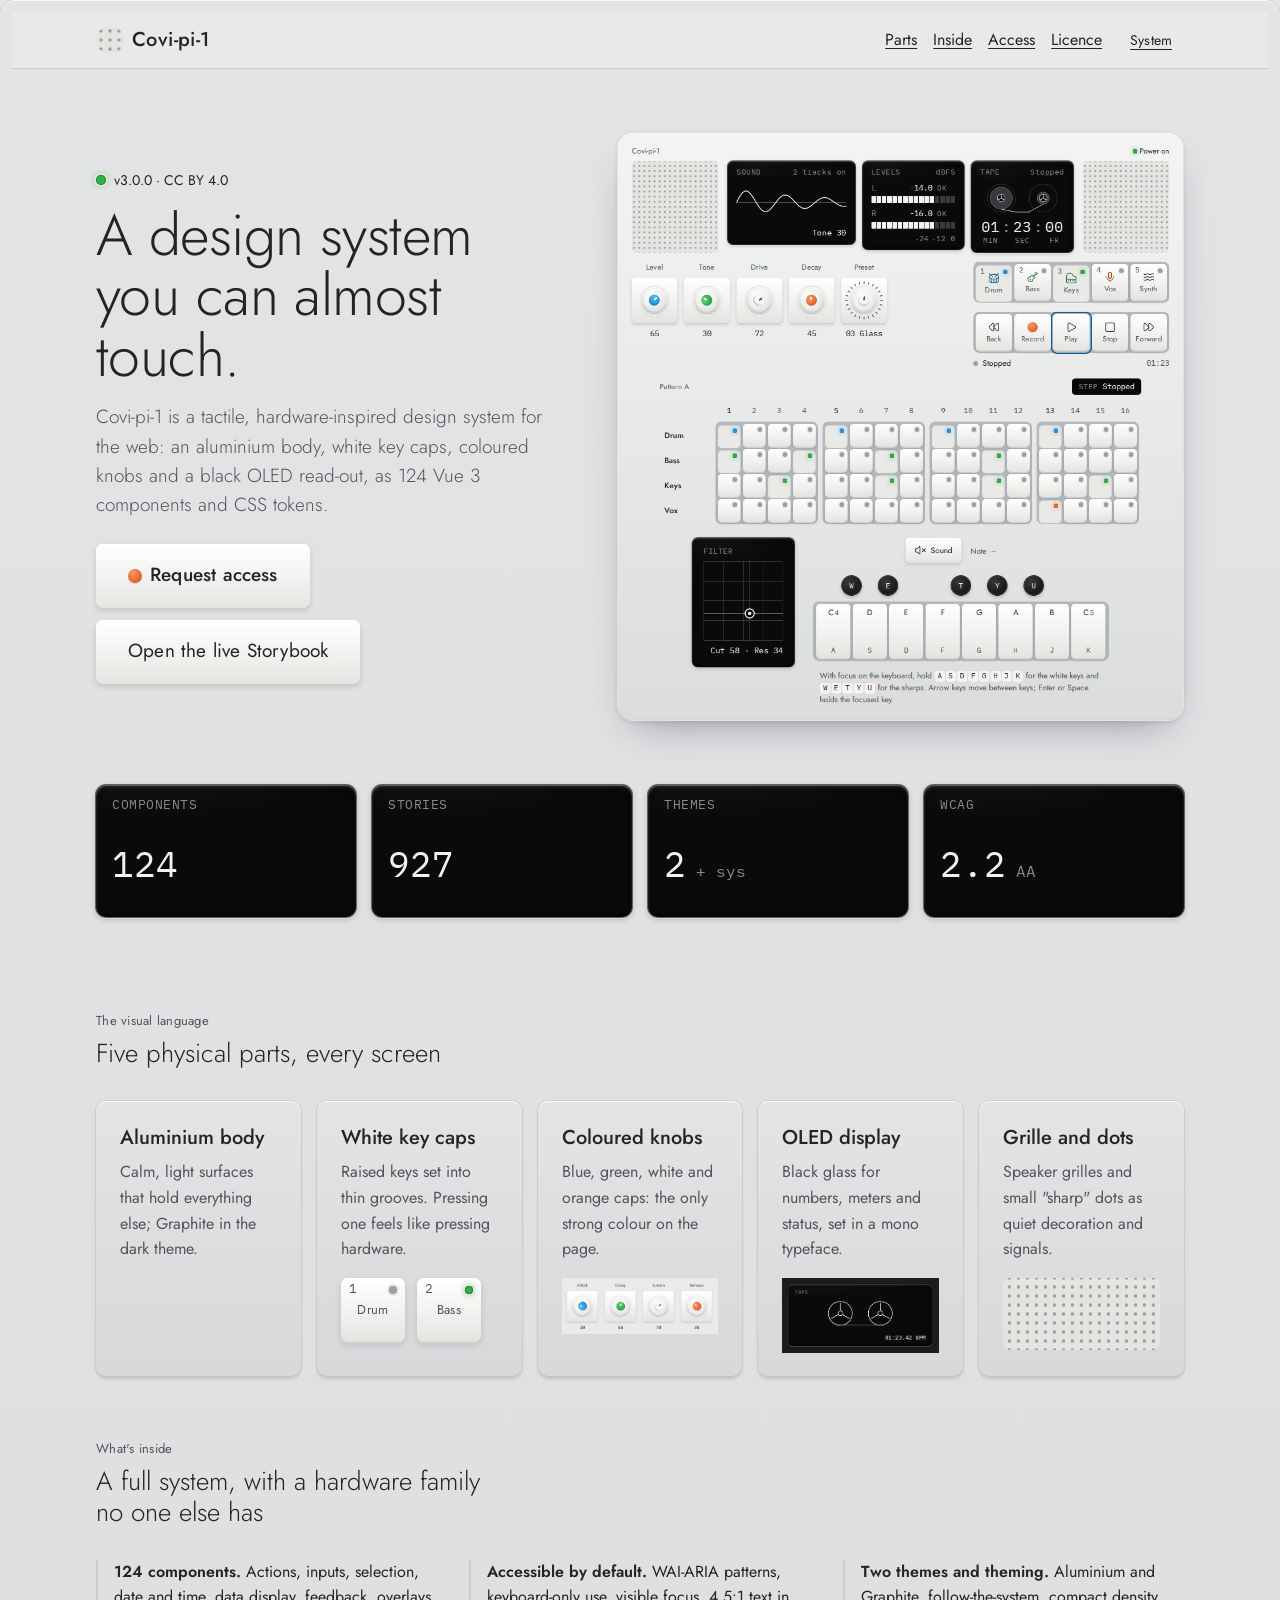
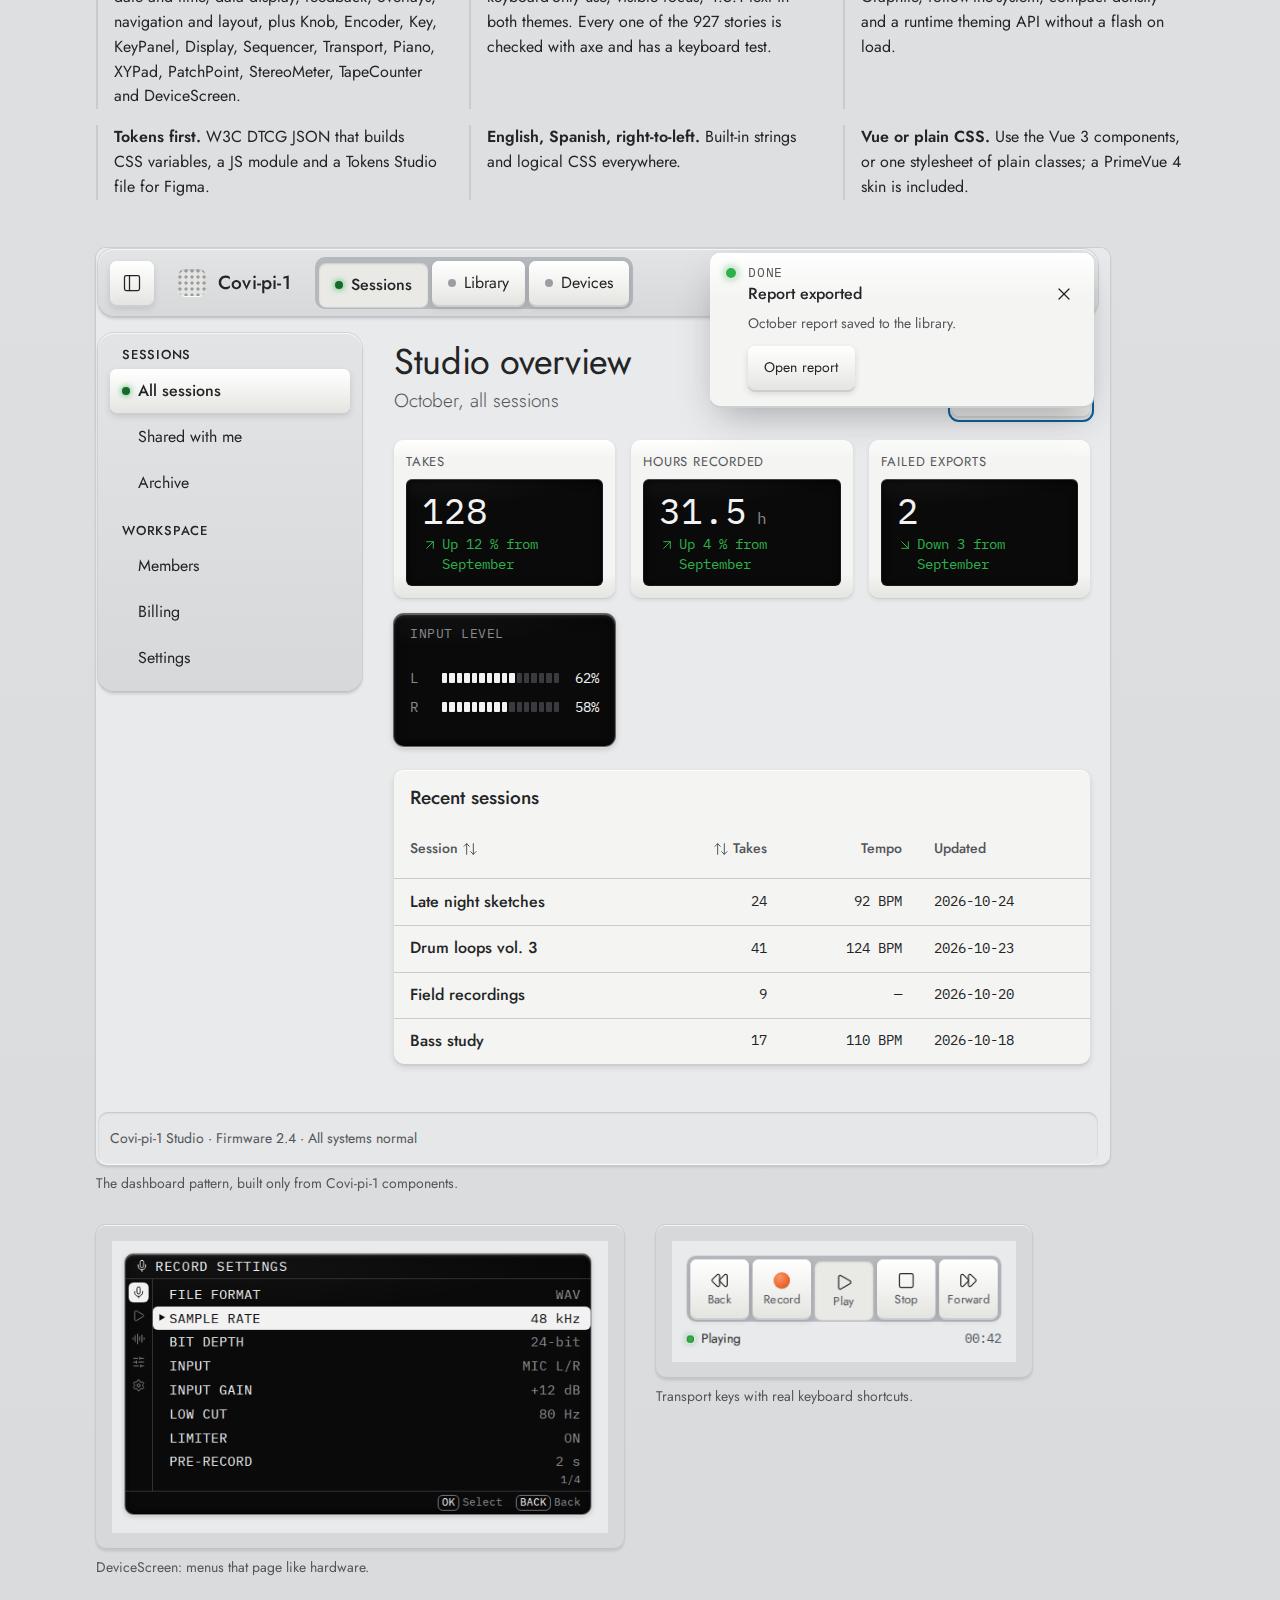
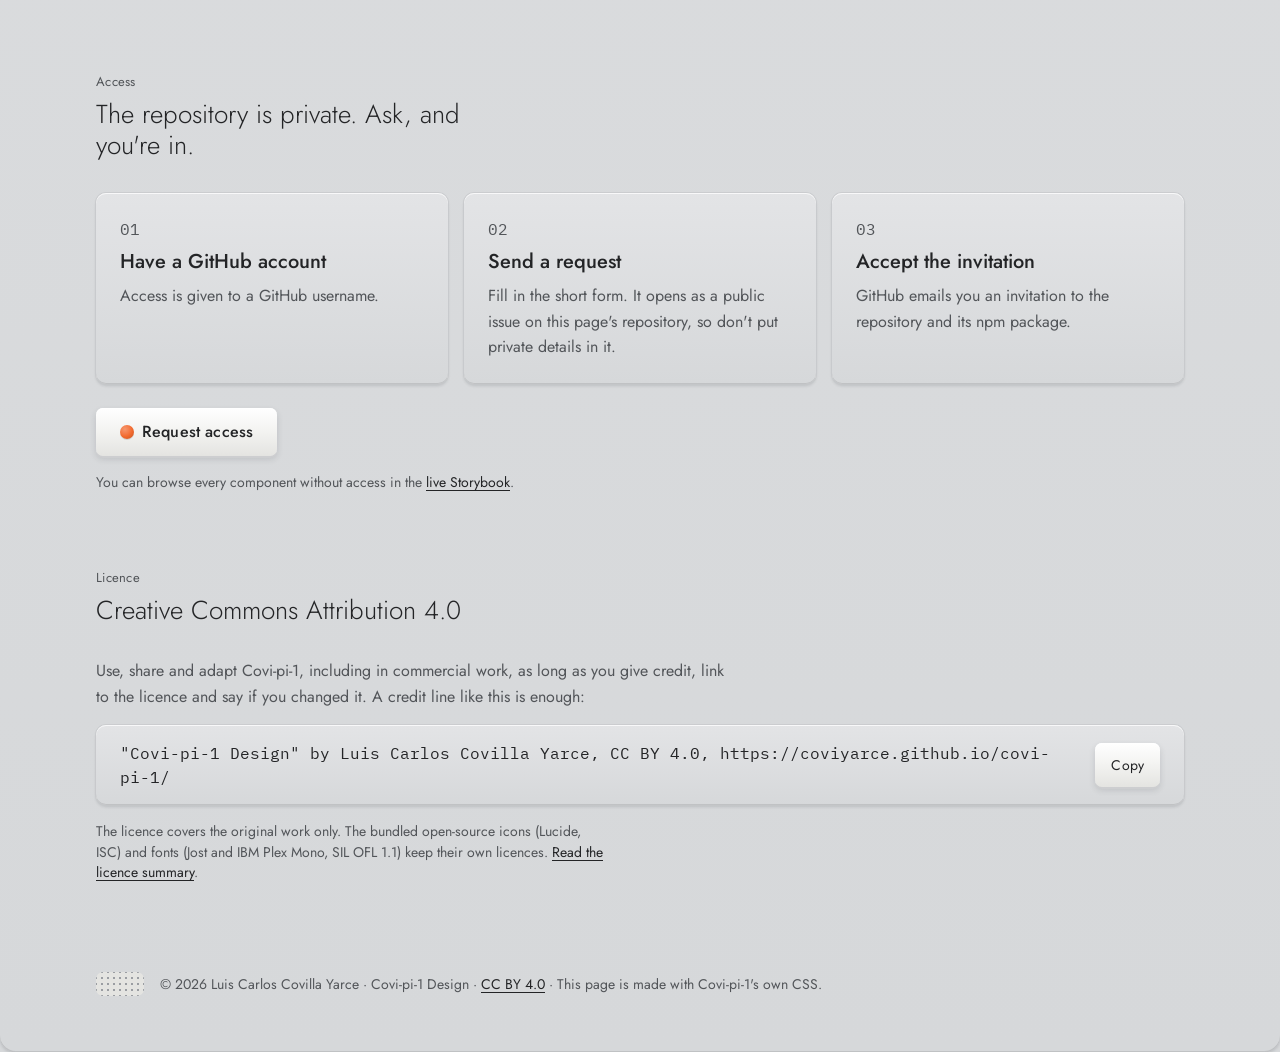
==== commit 7ee6c371: "Page: satin cards, hidden skip link Co-Authored-By: Claude Opus 5.5 <noreply@anthropic.com> Claude-S" ====
--- a/index.html
+++ b/index.html
@@ -20,6 +20,7 @@
   <link rel="stylesheet" href="css/status-light.css">
   <link rel="stylesheet" href="css/grille.css">
   <link rel="stylesheet" href="css/kbd.css">
+  <link rel="stylesheet" href="css/skip-link.css">
   <link rel="stylesheet" href="css/site.css">
   <script>
     // Theme before first paint: saved choice, else follow the system.
@@ -91,11 +92,11 @@
       <p class="cp-label">The visual language</p>
       <h2 id="h-parts" class="cp-h2">Five physical parts, every screen</h2>
       <div class="parts">
-        <article class="cp-panel part">
+        <article class="satin part">
           <h3 class="cp-h3">Aluminium body</h3>
           <p class="cp-text">Calm, light surfaces that hold everything else; Graphite in the dark theme.</p>
         </article>
-        <article class="cp-panel part">
+        <article class="satin part">
           <h3 class="cp-h3">White key caps</h3>
           <p class="cp-text">Raised keys set into thin grooves. Pressing one feels like pressing hardware.</p>
           <div class="part__demo">
@@ -103,17 +104,17 @@
             <button type="button" class="cp-key" aria-pressed="true" data-toggle><span class="cp-key__number" aria-hidden="true">2</span><span class="cp-led cp-key__led cp-led--green cp-led--on" aria-hidden="true"></span><span class="cp-key__label">Bass</span></button>
           </div>
         </article>
-        <article class="cp-panel part">
+        <article class="satin part">
           <h3 class="cp-h3">Coloured knobs</h3>
           <p class="cp-text">Blue, green, white and orange caps: the only strong colour on the page.</p>
           <img src="img/knobs.png" width="491" height="176" alt="Four knobs labelled Attack, Decay, Sustain and Release with blue, green, white and orange caps." loading="lazy">
         </article>
-        <article class="cp-panel part">
+        <article class="satin part">
           <h3 class="cp-h3">OLED display</h3>
           <p class="cp-text">Black glass for numbers, meters and status, set in a mono typeface.</p>
           <img src="img/display-tape.png" width="393" height="189" alt="An OLED display with two tape reels and a time counter." loading="lazy">
         </article>
-        <article class="cp-panel part">
+        <article class="satin part">
           <h3 class="cp-h3">Grille and dots</h3>
           <p class="cp-text">Speaker grilles and small "sharp" dots as quiet decoration and signals.</p>
           <div class="part__demo"><span class="cp-grille cp-grille-block cp-grille-block--md" aria-hidden="true"></span></div>
@@ -147,9 +148,9 @@
       <p class="cp-label">Access</p>
       <h2 id="h-access" class="cp-h2">The repository is private. Ask, and you're in.</h2>
       <ol class="steps">
-        <li class="cp-panel"><span class="cp-mono step__n">01</span><h3 class="cp-h3">Have a GitHub account</h3><p class="cp-text">Access is given to a GitHub username.</p></li>
-        <li class="cp-panel"><span class="cp-mono step__n">02</span><h3 class="cp-h3">Send a request</h3><p class="cp-text">Fill in the short form. It opens as a public issue on this page's repository, so don't put private details in it.</p></li>
-        <li class="cp-panel"><span class="cp-mono step__n">03</span><h3 class="cp-h3">Accept the invitation</h3><p class="cp-text">GitHub emails you an invitation to the repository and its npm package.</p></li>
+        <li class="satin"><span class="cp-mono step__n">01</span><h3 class="cp-h3">Have a GitHub account</h3><p class="cp-text">Access is given to a GitHub username.</p></li>
+        <li class="satin"><span class="cp-mono step__n">02</span><h3 class="cp-h3">Send a request</h3><p class="cp-text">Fill in the short form. It opens as a public issue on this page's repository, so don't put private details in it.</p></li>
+        <li class="satin"><span class="cp-mono step__n">03</span><h3 class="cp-h3">Accept the invitation</h3><p class="cp-text">GitHub emails you an invitation to the repository and its npm package.</p></li>
       </ol>
       <p><a class="cp-button cp-button--primary" href="https://github.com/coviyarce/covi-pi-1/issues/new?template=request-access.yml"><span class="cp-button__disc" aria-hidden="true"></span><span class="cp-button__label">Request access</span></a></p>
       <p class="cp-caption">You can browse every component without access in the <a class="cp-link" href="https://op1.covilabs.com">live Storybook</a>.</p>
@@ -159,7 +160,7 @@
       <p class="cp-label">Licence</p>
       <h2 id="h-licence" class="cp-h2">Creative Commons Attribution 4.0</h2>
       <p class="cp-text measure">Use, share and adapt Covi-pi-1, including in commercial work, as long as you give credit, link to the licence and say if you changed it. A credit line like this is enough:</p>
-      <div class="credit cp-panel">
+      <div class="credit satin">
         <code class="cp-mono" id="credit">"Covi-pi-1 Design" by Luis Carlos Covilla Yarce, CC BY 4.0, https://coviyarce.github.io/covi-pi-1/</code>
         <button type="button" class="cp-button cp-button--sm" id="copy"><span class="cp-button__label">Copy</span></button>
       </div>
--- a/css/skip-link.css
+++ b/css/skip-link.css
@@ -0,0 +1,47 @@
+/* CpSkipLink. Hidden until it receives keyboard focus, then shown as a key cap in the top
+   left corner of the nearest positioned ancestor (normally the page). */
+
+.cp-skip-link {
+  position: absolute;
+  top: var(--cp-space-2);
+  inset-inline-start: var(--cp-space-2);
+  z-index: 1000;
+  display: inline-flex;
+  align-items: center;
+  min-height: var(--cp-target);
+  padding: 0 var(--cp-space-4);
+  border-radius: var(--cp-radius-key);
+  background: linear-gradient(180deg, var(--cp-key-hi) 0%, var(--cp-key) 45%, var(--cp-key-lo) 100%);
+  box-shadow: var(--cp-key-shadow);
+  color: var(--cp-ink);
+  font-family: var(--cp-font);
+  font-size: var(--cp-text-body);
+  font-weight: var(--cp-weight-medium);
+  text-decoration: underline;
+  text-underline-offset: 3px;
+  white-space: nowrap;
+}
+
+/* Visually hidden while it does not have focus. */
+.cp-skip-link:not(:focus) {
+  width: 1px;
+  height: 1px;
+  min-height: 0;
+  padding: 0;
+  overflow: hidden;
+  clip-path: inset(50%);
+  box-shadow: none;
+}
+
+.cp-skip-link:focus-visible {
+  outline: var(--cp-focus-width) solid var(--cp-focus);
+  outline-offset: var(--cp-focus-offset);
+}
+
+@media (max-width: 599px) {
+  .cp-skip-link { white-space: normal; max-width: calc(100vw - 2 * var(--cp-space-4)); }
+}
+
+@media (forced-colors: active) {
+  .cp-skip-link { border: 1px solid ButtonText; background: ButtonFace; color: LinkText; }
+}
--- a/css/site.css
+++ b/css/site.css
@@ -63,3 +63,6 @@
 .site-foot { display: flex; align-items: center; gap: var(--cp-space-4); padding-block: var(--cp-space-16) var(--cp-space-8); }
 .site-foot .cp-grille-block { width: 48px; height: 24px; flex: none; }
 .sr-status { position: absolute; width: 1px; height: 1px; overflow: hidden; clip-path: inset(50%); white-space: nowrap; }
+
+/* Big cards use the satin surface (Covi-pi-1 v2.2 surface rule), not the inset panel well. */
+.satin { background: var(--cp-surface-satin); box-shadow: var(--cp-surface-satin-shadow); border-radius: var(--cp-radius-panel); }
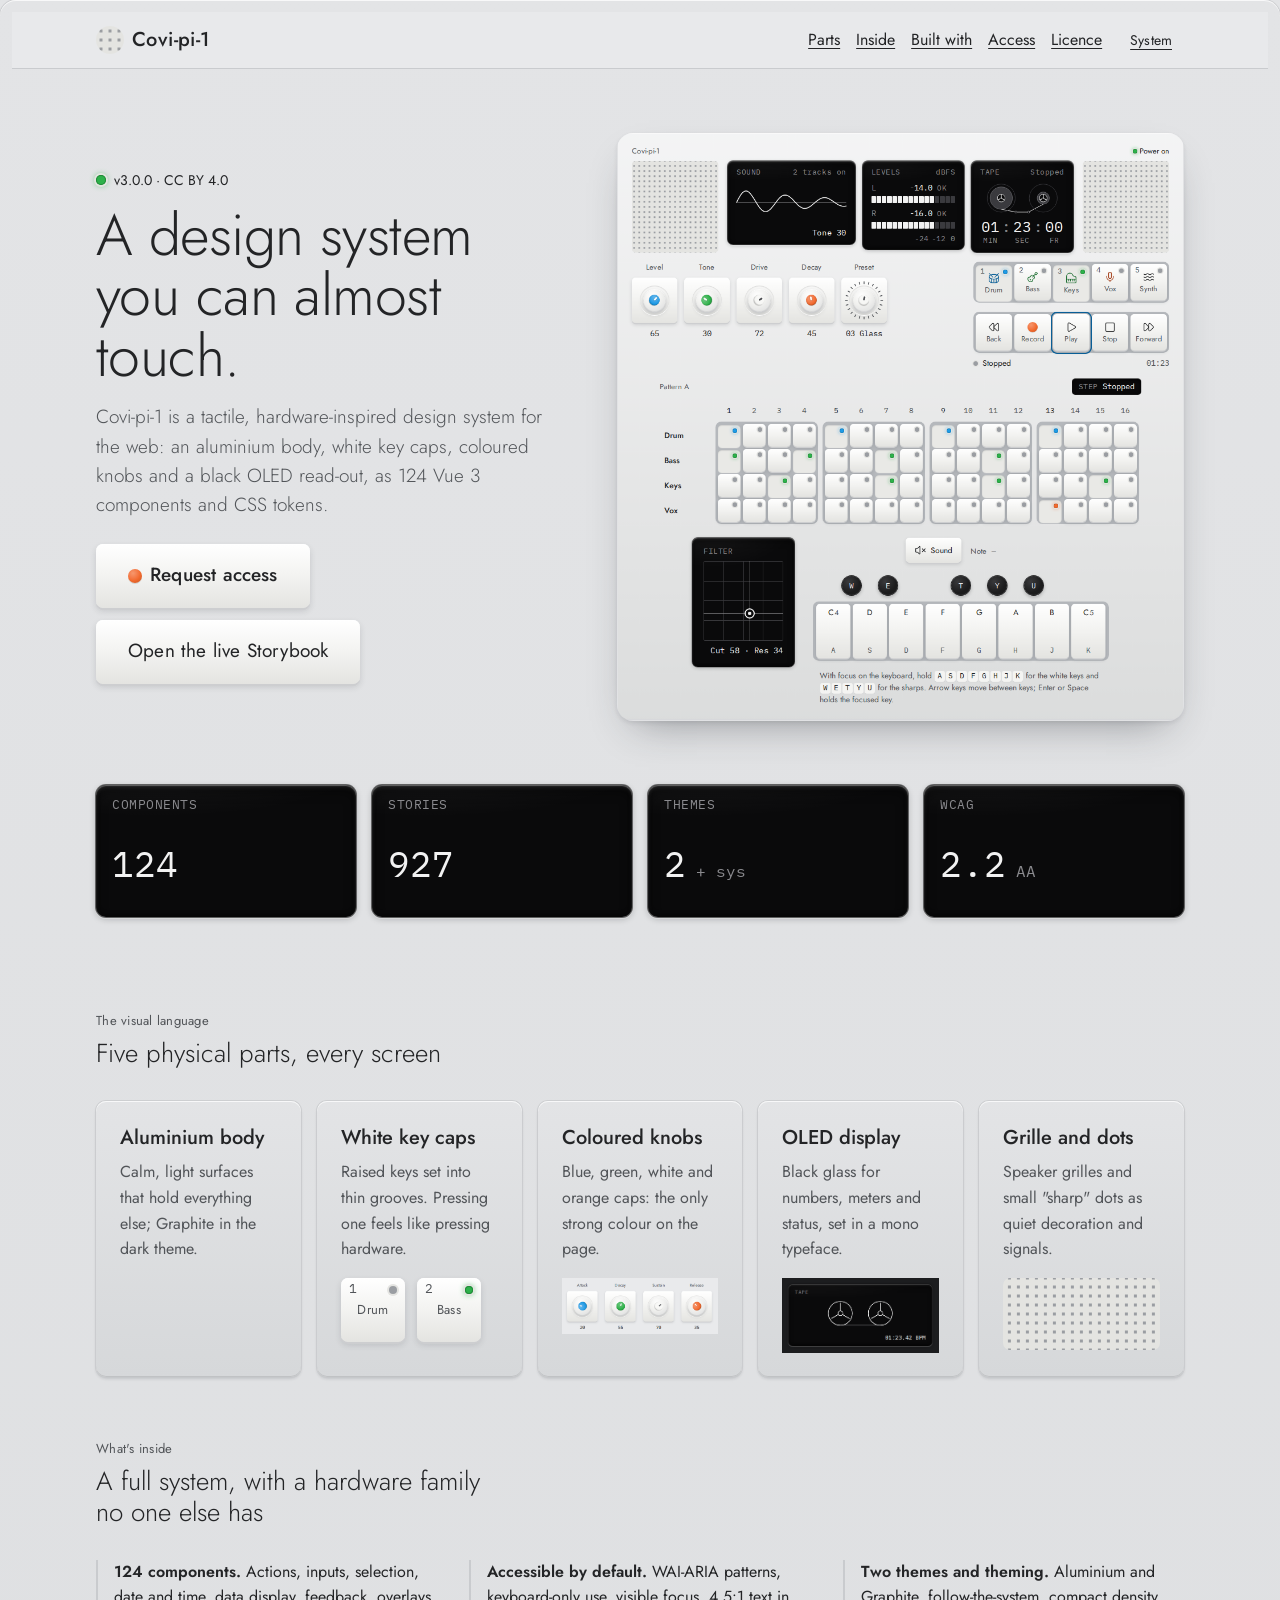
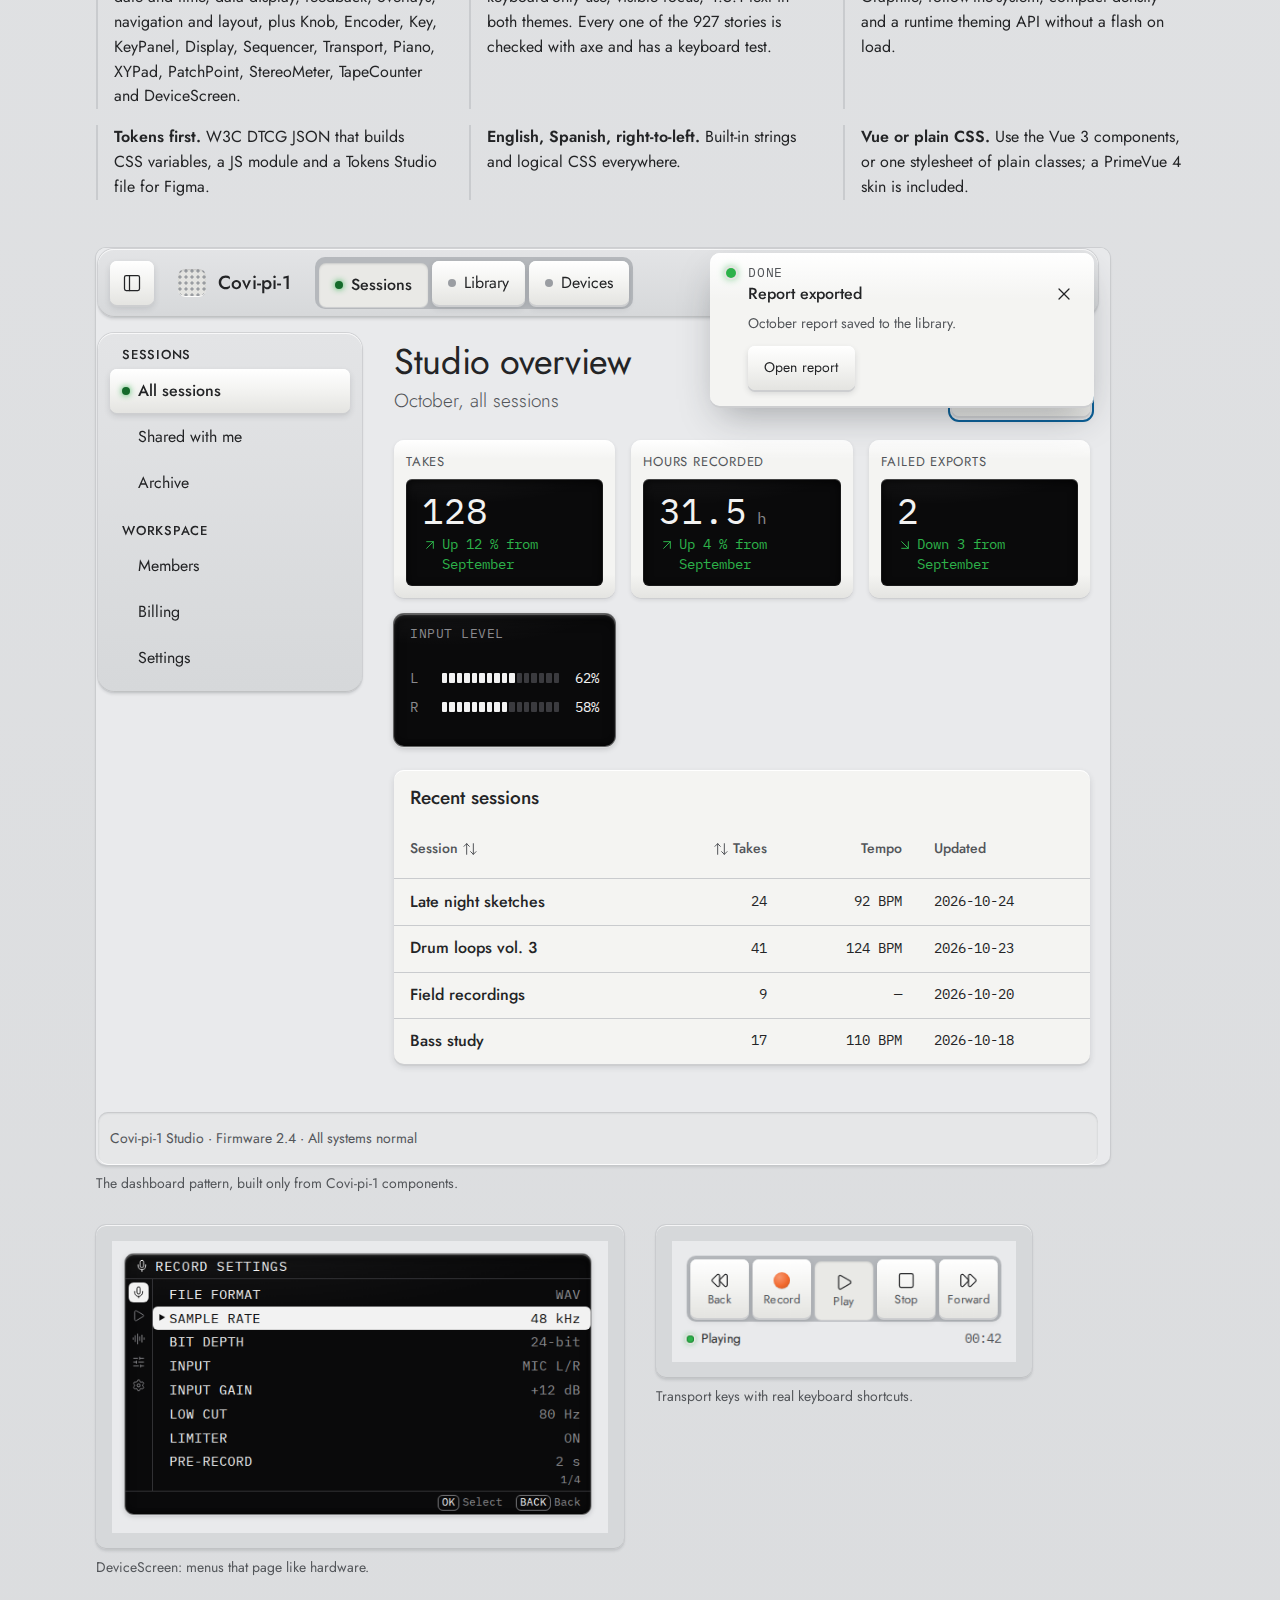
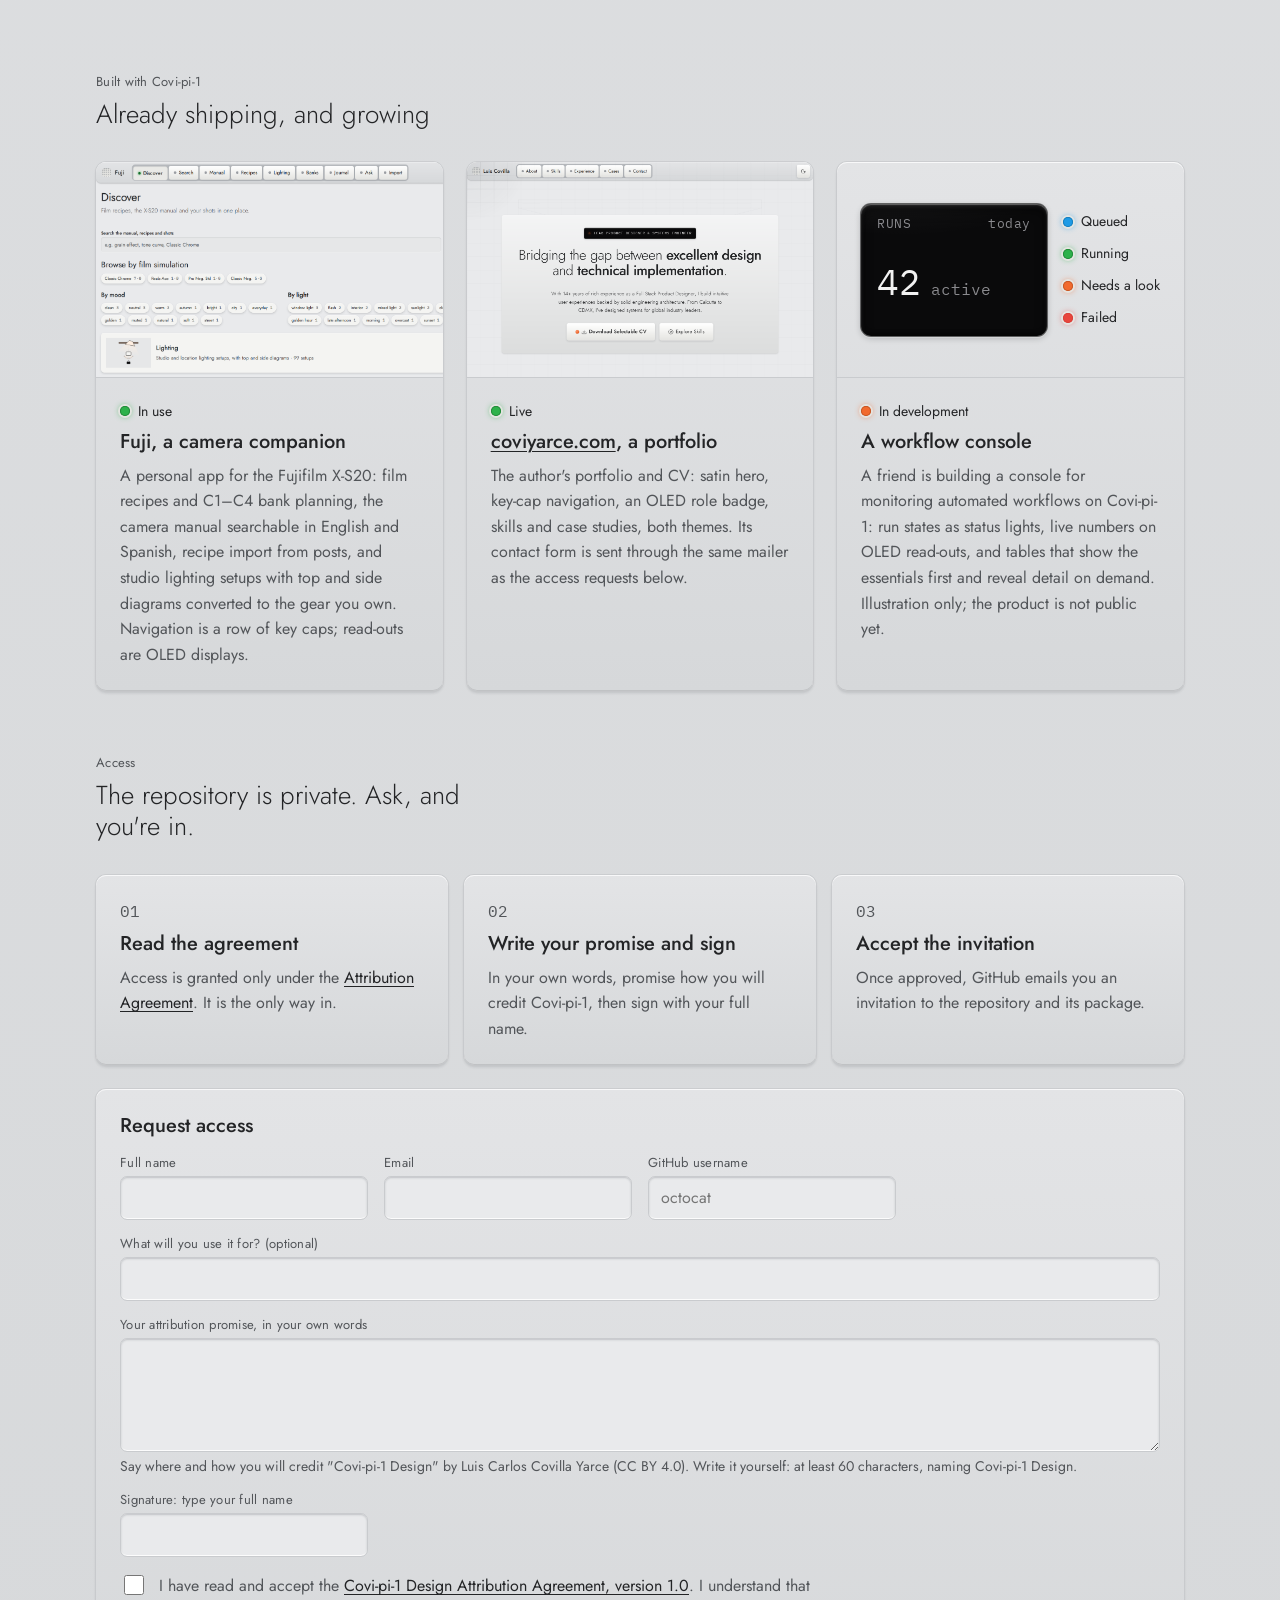
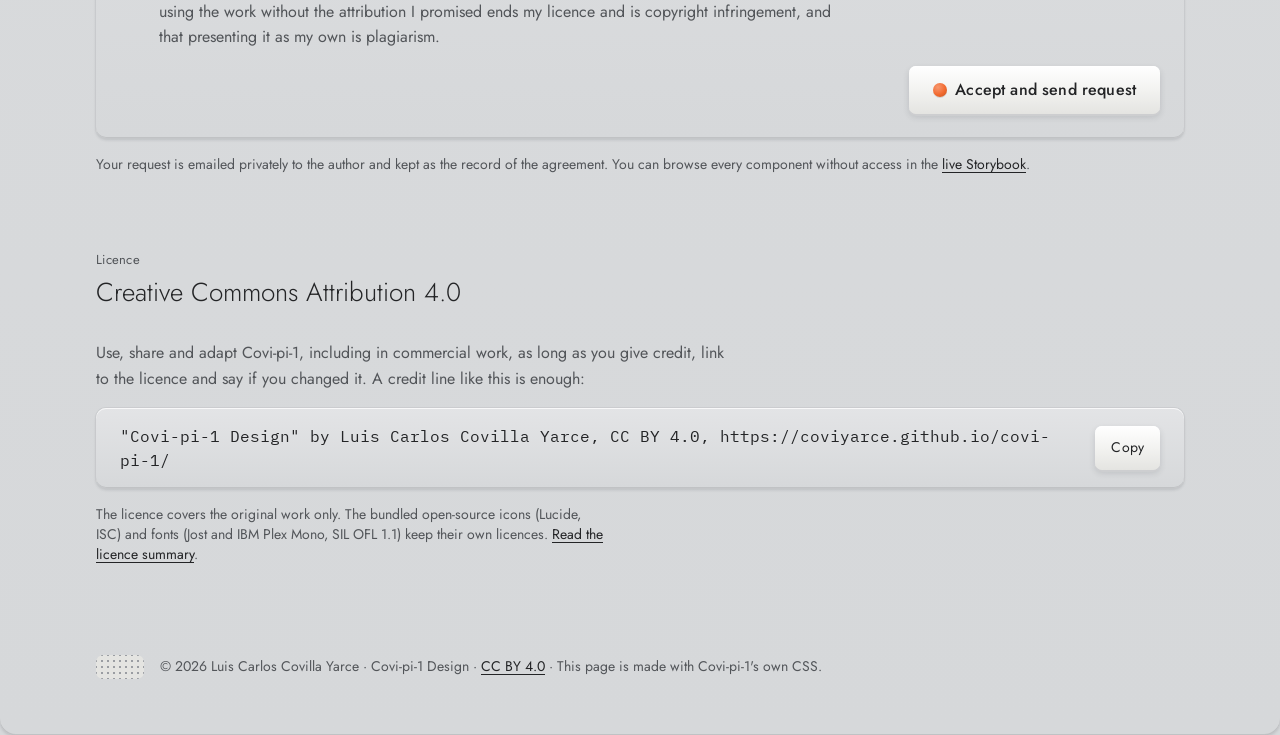
==== commit 2bb9531c: "Page: Built with Covi-pi-1, Attribution Agreement 1.0 and a private access form Access requests now " ====
--- a/index.html
+++ b/index.html
@@ -39,6 +39,7 @@
       <nav aria-label="Page" class="site-nav">
         <a class="cp-link" href="#parts">Parts</a>
         <a class="cp-link" href="#inside">Inside</a>
+        <a class="cp-link" href="#uses">Built with</a>
         <a class="cp-link" href="#access">Access</a>
         <a class="cp-link" href="#licence">Licence</a>
       </nav>
@@ -55,7 +56,7 @@
         <h1 id="h-hero" class="cp-h1">A design system you can almost touch.</h1>
         <p class="cp-lead">Covi-pi-1 is a tactile, hardware-inspired design system for the web: an aluminium body, white key caps, coloured knobs and a black OLED read-out, as 124 Vue&nbsp;3 components and CSS tokens.</p>
         <div class="hero__actions">
-          <a class="cp-button cp-button--primary cp-button--lg" href="https://github.com/coviyarce/covi-pi-1/issues/new?template=request-access.yml">
+          <a class="cp-button cp-button--primary cp-button--lg" href="#access">
             <span class="cp-button__disc" aria-hidden="true"></span><span class="cp-button__label">Request access</span>
           </a>
           <a class="cp-button cp-button--lg" href="https://op1.covilabs.com">
@@ -144,16 +145,80 @@
       </div>
     </section>
 
+    <section id="uses" class="wrap section" aria-labelledby="h-uses">
+      <p class="cp-label">Built with Covi-pi-1</p>
+      <h2 id="h-uses" class="cp-h2">Already shipping, and growing</h2>
+      <div class="uses">
+        <article class="satin use">
+          <img src="img/use-fuji.png" width="1280" height="690" alt="Fuji's Discover page: a key-cap navigation bar, a search field with an orange Search key, film simulation and mood chips, and a lighting card." loading="lazy">
+          <div class="use__body">
+            <span class="cp-status-light cp-status-light--on"><span class="cp-led cp-status-light__led cp-led--green cp-led--on" aria-hidden="true"></span><span class="cp-status-light__text">In use</span></span>
+            <h3 class="cp-h3">Fuji, a camera companion</h3>
+            <p class="cp-text">A personal app for the Fujifilm X-S20: film recipes and C1–C4 bank planning, the camera manual searchable in English and Spanish, recipe import from posts, and studio lighting setups with top and side diagrams converted to the gear you own. Navigation is a row of key caps; read-outs are OLED displays.</p>
+          </div>
+        </article>
+        <article class="satin use">
+          <img class="only-light" src="img/use-cv.png" width="1280" height="800" alt="coviyarce.com: a key-cap navigation bar, an OLED role badge, a large thin headline and Download CV and Explore Skills keys." loading="lazy">
+          <img class="only-dark" src="img/use-cv-dark.png" width="1280" height="800" alt="coviyarce.com in the dark Graphite theme." loading="lazy">
+          <div class="use__body">
+            <span class="cp-status-light cp-status-light--on"><span class="cp-led cp-status-light__led cp-led--green cp-led--on" aria-hidden="true"></span><span class="cp-status-light__text">Live</span></span>
+            <h3 class="cp-h3"><a class="cp-link" href="https://coviyarce.com">coviyarce.com</a>, a portfolio</h3>
+            <p class="cp-text">The author's portfolio and CV: satin hero, key-cap navigation, an OLED role badge, skills and case studies, both themes. Its contact form is sent through the same mailer as the access requests below.</p>
+          </div>
+        </article>
+        <article class="satin use">
+          <div class="use__mock" aria-hidden="true">
+            <figure class="cp-display cp-display--text">
+              <div class="cp-display__screen"><div class="cp-display__head"><span class="cp-display__title">Runs</span><span class="cp-display__aside">today</span></div>
+              <div class="cp-display__body"><p class="cp-display__value">42<span class="cp-display__unit">&nbsp;active</span></p></div></div>
+            </figure>
+            <ul class="use__states">
+              <li><span class="cp-status-light"><span class="cp-led cp-status-light__led cp-led--blue cp-led--on"></span><span class="cp-status-light__text">Queued</span></span></li>
+              <li><span class="cp-status-light"><span class="cp-led cp-status-light__led cp-led--green cp-led--on"></span><span class="cp-status-light__text">Running</span></span></li>
+              <li><span class="cp-status-light"><span class="cp-led cp-status-light__led cp-led--orange cp-led--on"></span><span class="cp-status-light__text">Needs a look</span></span></li>
+              <li><span class="cp-status-light"><span class="cp-led cp-status-light__led cp-led--red cp-led--on"></span><span class="cp-status-light__text">Failed</span></span></li>
+            </ul>
+          </div>
+          <div class="use__body">
+            <span class="cp-status-light cp-status-light--on"><span class="cp-led cp-status-light__led cp-led--orange cp-led--on" aria-hidden="true"></span><span class="cp-status-light__text">In development</span></span>
+            <h3 class="cp-h3">A workflow console</h3>
+            <p class="cp-text">A friend is building a console for monitoring automated workflows on Covi-pi-1: run states as status lights, live numbers on OLED read-outs, and tables that show the essentials first and reveal detail on demand. Illustration only; the product is not public yet.</p>
+          </div>
+        </article>
+      </div>
+    </section>
+
     <section id="access" class="wrap section" aria-labelledby="h-access">
       <p class="cp-label">Access</p>
       <h2 id="h-access" class="cp-h2">The repository is private. Ask, and you're in.</h2>
       <ol class="steps">
-        <li class="satin"><span class="cp-mono step__n">01</span><h3 class="cp-h3">Have a GitHub account</h3><p class="cp-text">Access is given to a GitHub username.</p></li>
-        <li class="satin"><span class="cp-mono step__n">02</span><h3 class="cp-h3">Send a request</h3><p class="cp-text">Fill in the short form. It opens as a public issue on this page's repository, so don't put private details in it.</p></li>
-        <li class="satin"><span class="cp-mono step__n">03</span><h3 class="cp-h3">Accept the invitation</h3><p class="cp-text">GitHub emails you an invitation to the repository and its npm package.</p></li>
+        <li class="satin"><span class="cp-mono step__n">01</span><h3 class="cp-h3">Read the agreement</h3><p class="cp-text">Access is granted only under the <a class="cp-link" href="attribution.html">Attribution Agreement</a>. It is the only way in.</p></li>
+        <li class="satin"><span class="cp-mono step__n">02</span><h3 class="cp-h3">Write your promise and sign</h3><p class="cp-text">In your own words, promise how you will credit Covi-pi-1, then sign with your full name.</p></li>
+        <li class="satin"><span class="cp-mono step__n">03</span><h3 class="cp-h3">Accept the invitation</h3><p class="cp-text">Once approved, GitHub emails you an invitation to the repository and its package.</p></li>
       </ol>
-      <p><a class="cp-button cp-button--primary" href="https://github.com/coviyarce/covi-pi-1/issues/new?template=request-access.yml"><span class="cp-button__disc" aria-hidden="true"></span><span class="cp-button__label">Request access</span></a></p>
-      <p class="cp-caption">You can browse every component without access in the <a class="cp-link" href="https://op1.covilabs.com">live Storybook</a>.</p>
+
+      <form id="access-form" class="satin access-form" novalidate>
+        <h3 class="cp-h3" style="margin: 0">Request access</h3>
+        <div class="fields">
+          <label class="fld"><span class="cp-label">Full name</span><input class="inp" name="name" autocomplete="name" required maxlength="120"><span class="err" data-for="name"></span></label>
+          <label class="fld"><span class="cp-label">Email</span><input class="inp" name="email" type="email" autocomplete="email" required maxlength="200"><span class="err" data-for="email"></span></label>
+          <label class="fld"><span class="cp-label">GitHub username</span><input class="inp" name="github" autocomplete="username" required maxlength="39" placeholder="octocat"><span class="err" data-for="github"></span></label>
+          <label class="fld fld--wide"><span class="cp-label">What will you use it for? <span class="muted">(optional)</span></span><input class="inp" name="use" maxlength="2000"></label>
+          <label class="fld fld--wide"><span class="cp-label">Your attribution promise, in your own words</span>
+            <textarea class="inp" name="promise" rows="4" required maxlength="1500" aria-describedby="promise-hint"></textarea>
+            <span class="cp-caption" id="promise-hint">Say where and how you will credit "Covi-pi-1 Design" by Luis Carlos Covilla Yarce (CC BY 4.0). Write it yourself: at least 60 characters, naming Covi-pi-1 Design.</span>
+            <span class="err" data-for="promise"></span></label>
+          <label class="fld"><span class="cp-label">Signature: type your full name</span><input class="inp" name="signature" required maxlength="120"><span class="err" data-for="signature"></span></label>
+          <label class="fld fld--check fld--wide"><input type="checkbox" name="agreement" required> <span class="cp-text">I have read and accept the <a class="cp-link" href="attribution.html">Covi-pi-1 Design Attribution Agreement, version 1.0</a>. I understand that using the work without the attribution I promised ends my licence and is copyright infringement, and that presenting it as my own is plagiarism.</span></label>
+          <span class="err fld--wide" data-for="agreement"></span>
+          <label class="hp" aria-hidden="true">Website <input name="website" tabindex="-1" autocomplete="off"></label>
+        </div>
+        <div class="row-end">
+          <p class="cp-text form-msg" id="form-msg" role="status" aria-live="polite"></p>
+          <button type="submit" class="cp-button cp-button--primary"><span class="cp-button__disc" aria-hidden="true"></span><span class="cp-button__label">Accept and send request</span></button>
+        </div>
+      </form>
+      <p class="cp-caption">Your request is emailed privately to the author and kept as the record of the agreement. You can browse every component without access in the <a class="cp-link" href="https://op1.covilabs.com">live Storybook</a>.</p>
     </section>
 
     <section id="licence" class="wrap section" aria-labelledby="h-licence">
@@ -195,6 +260,40 @@
       k.querySelector('.cp-key__led').classList.toggle('cp-led--on', on)
       k.querySelector('.cp-key__led').classList.toggle('cp-led--green', on)
     }))
+    // Access request: posted to the contact mailer, which emails the author the signed agreement.
+    const form = document.getElementById('access-form'), msg = document.getElementById('form-msg')
+    const loadedAt = Date.now()
+    form.addEventListener('submit', async (ev) => {
+      ev.preventDefault()
+      form.querySelectorAll('.err').forEach((e) => (e.textContent = ''))
+      form.querySelectorAll('[aria-invalid]').forEach((e) => e.removeAttribute('aria-invalid'))
+      const f = new FormData(form)
+      const body = Object.fromEntries([...f.entries()].filter(([k]) => k !== 'agreement'))
+      body.agreement = f.get('agreement') === 'on'
+      body.agreement_version = '1.0'
+      body.elapsed = Date.now() - loadedAt
+      const btn = form.querySelector('button[type=submit]')
+      btn.setAttribute('aria-busy', 'true'); btn.disabled = true
+      msg.textContent = 'Sending…'
+      try {
+        const r = await fetch('https://contact.covilabs.com/op1-access', { method: 'POST', headers: { 'Content-Type': 'application/json' }, body: JSON.stringify(body) })
+        const d = await r.json().catch(() => ({}))
+        if (r.ok) {
+          form.reset()
+          msg.textContent = 'Request sent. The author will review it and GitHub will email you an invitation.'
+        } else {
+          msg.textContent = d.error || 'The request could not be sent.'
+          let first = null
+          for (const [k, v] of Object.entries(d.fields || {})) {
+            const e = form.querySelector(`.err[data-for="${k}"]`); if (e) e.textContent = v
+            const i = form.querySelector(`[name="${k}"]`); if (i) { i.setAttribute('aria-invalid', 'true'); first = first || i }
+          }
+          first && first.focus()
+        }
+      } catch (e) {
+        msg.textContent = 'Network error: the request was not sent. Please try again.'
+      } finally { btn.removeAttribute('aria-busy'); btn.disabled = false }
+    })
     // Copy the credit line.
     document.getElementById('copy').addEventListener('click', async () => {
       const s = document.getElementById('status')
--- a/css/site.css
+++ b/css/site.css
@@ -66,3 +66,36 @@
 
 /* Big cards use the satin surface (Covi-pi-1 v2.2 surface rule), not the inset panel well. */
 .satin { background: var(--cp-surface-satin); box-shadow: var(--cp-surface-satin-shadow); border-radius: var(--cp-radius-panel); }
+
+/* Built with Covi-pi-1 */
+.uses { display: grid; grid-template-columns: repeat(auto-fit, minmax(300px, 1fr)); gap: var(--cp-space-6); }
+.use { overflow: hidden; display: grid; grid-template-rows: auto 1fr; }
+.use > img { width: 100%; aspect-ratio: 16 / 10; object-fit: cover; object-position: top left; border-bottom: 1px solid var(--cp-well-line); }
+.use__body { padding: var(--cp-space-6); display: grid; gap: var(--cp-space-2); align-content: start; }
+.use__body .cp-h3, .use__body .cp-text { margin: 0; }
+.use__mock { aspect-ratio: 16 / 10; padding: var(--cp-space-6); display: grid; grid-template-columns: 1fr auto; gap: var(--cp-space-4); align-items: center; border-bottom: 1px solid var(--cp-well-line); }
+.use__states { list-style: none; margin: 0; padding: 0; display: grid; gap: var(--cp-space-2); }
+
+/* Access form */
+.access-form { padding: var(--cp-space-6); margin-block: var(--cp-space-6) var(--cp-space-4); display: grid; gap: var(--cp-space-4); }
+.fields { display: grid; grid-template-columns: repeat(auto-fit, minmax(240px, 1fr)); gap: var(--cp-space-4); }
+.fld { display: grid; gap: var(--cp-space-1); align-content: start; }
+.fld--wide { grid-column: 1 / -1; }
+.fld--check { grid-template-columns: auto 1fr; align-items: start; gap: var(--cp-space-3); }
+.fld--check input { width: 20px; height: 20px; margin-top: 2px; accent-color: var(--cp-ink); }
+.inp { font: inherit; color: var(--cp-ink); background: var(--cp-page); border: 1px solid var(--cp-well-line); border-radius: var(--cp-radius-key); padding: var(--cp-space-2) var(--cp-space-3); box-shadow: var(--cp-well-shadow); min-height: 44px; box-sizing: border-box; width: 100%; }
+textarea.inp { resize: vertical; }
+.inp[aria-invalid="true"] { border-color: var(--cp-red-text); }
+.err { color: var(--cp-red-text); font-size: var(--cp-text-caption); min-height: 0; }
+.err:empty { display: none; }
+.muted { color: var(--cp-ink-muted); font-weight: 400; }
+.hp { position: absolute; left: -10000px; width: 1px; height: 1px; overflow: hidden; }
+.row-end { display: flex; justify-content: flex-end; align-items: center; gap: var(--cp-space-4); flex-wrap: wrap; }
+.form-msg { margin: 0; margin-inline-end: auto; }
+
+/* Agreement page */
+.doc { max-width: 72ch; padding-block: var(--cp-space-12); }
+.doc h1 { font-weight: 300; margin: 0 0 var(--cp-space-2); }
+.doc h2 { font-weight: 400; margin: var(--cp-space-8) 0 var(--cp-space-3); }
+.doc p, .doc li { line-height: 1.65; }
+.doc blockquote { margin: var(--cp-space-3) 0; padding: var(--cp-space-3) var(--cp-space-4); border-inline-start: 3px solid var(--cp-well-line); font-family: var(--cp-font-mono); font-size: 0.92em; }
